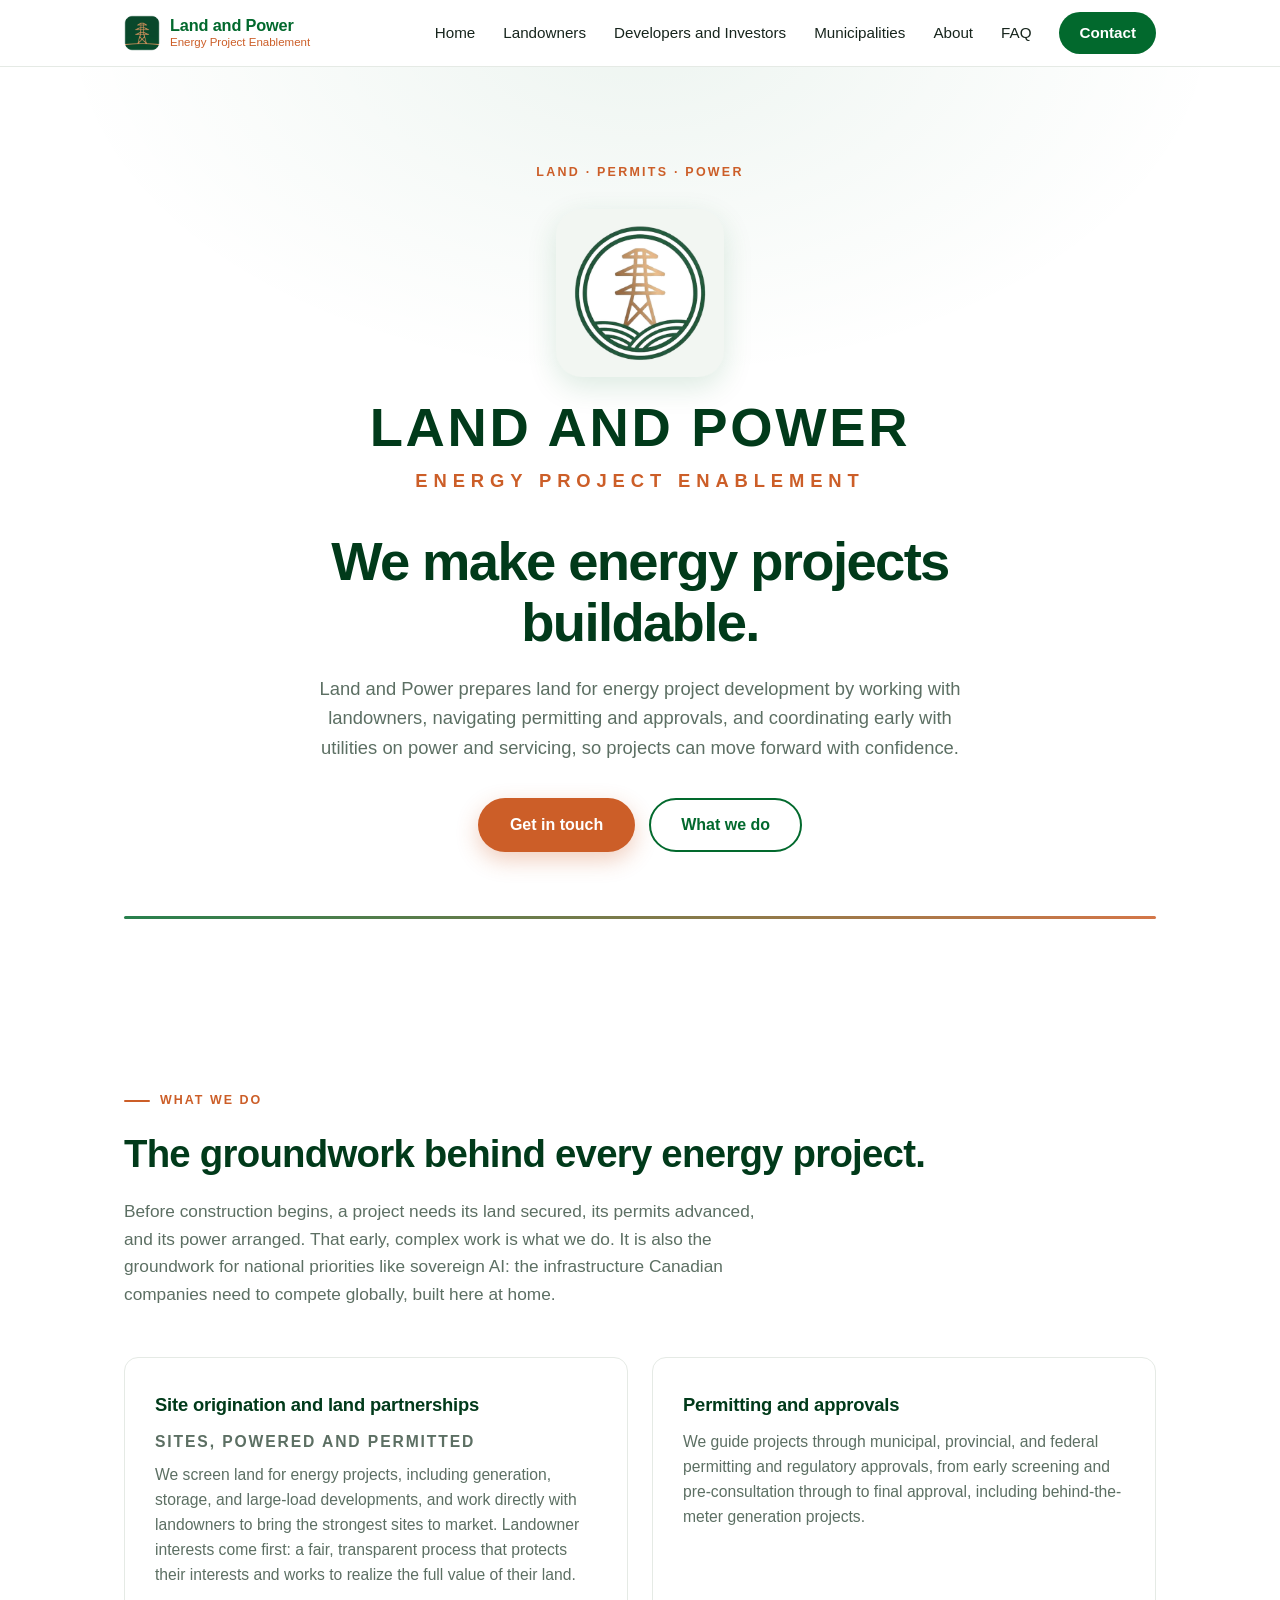
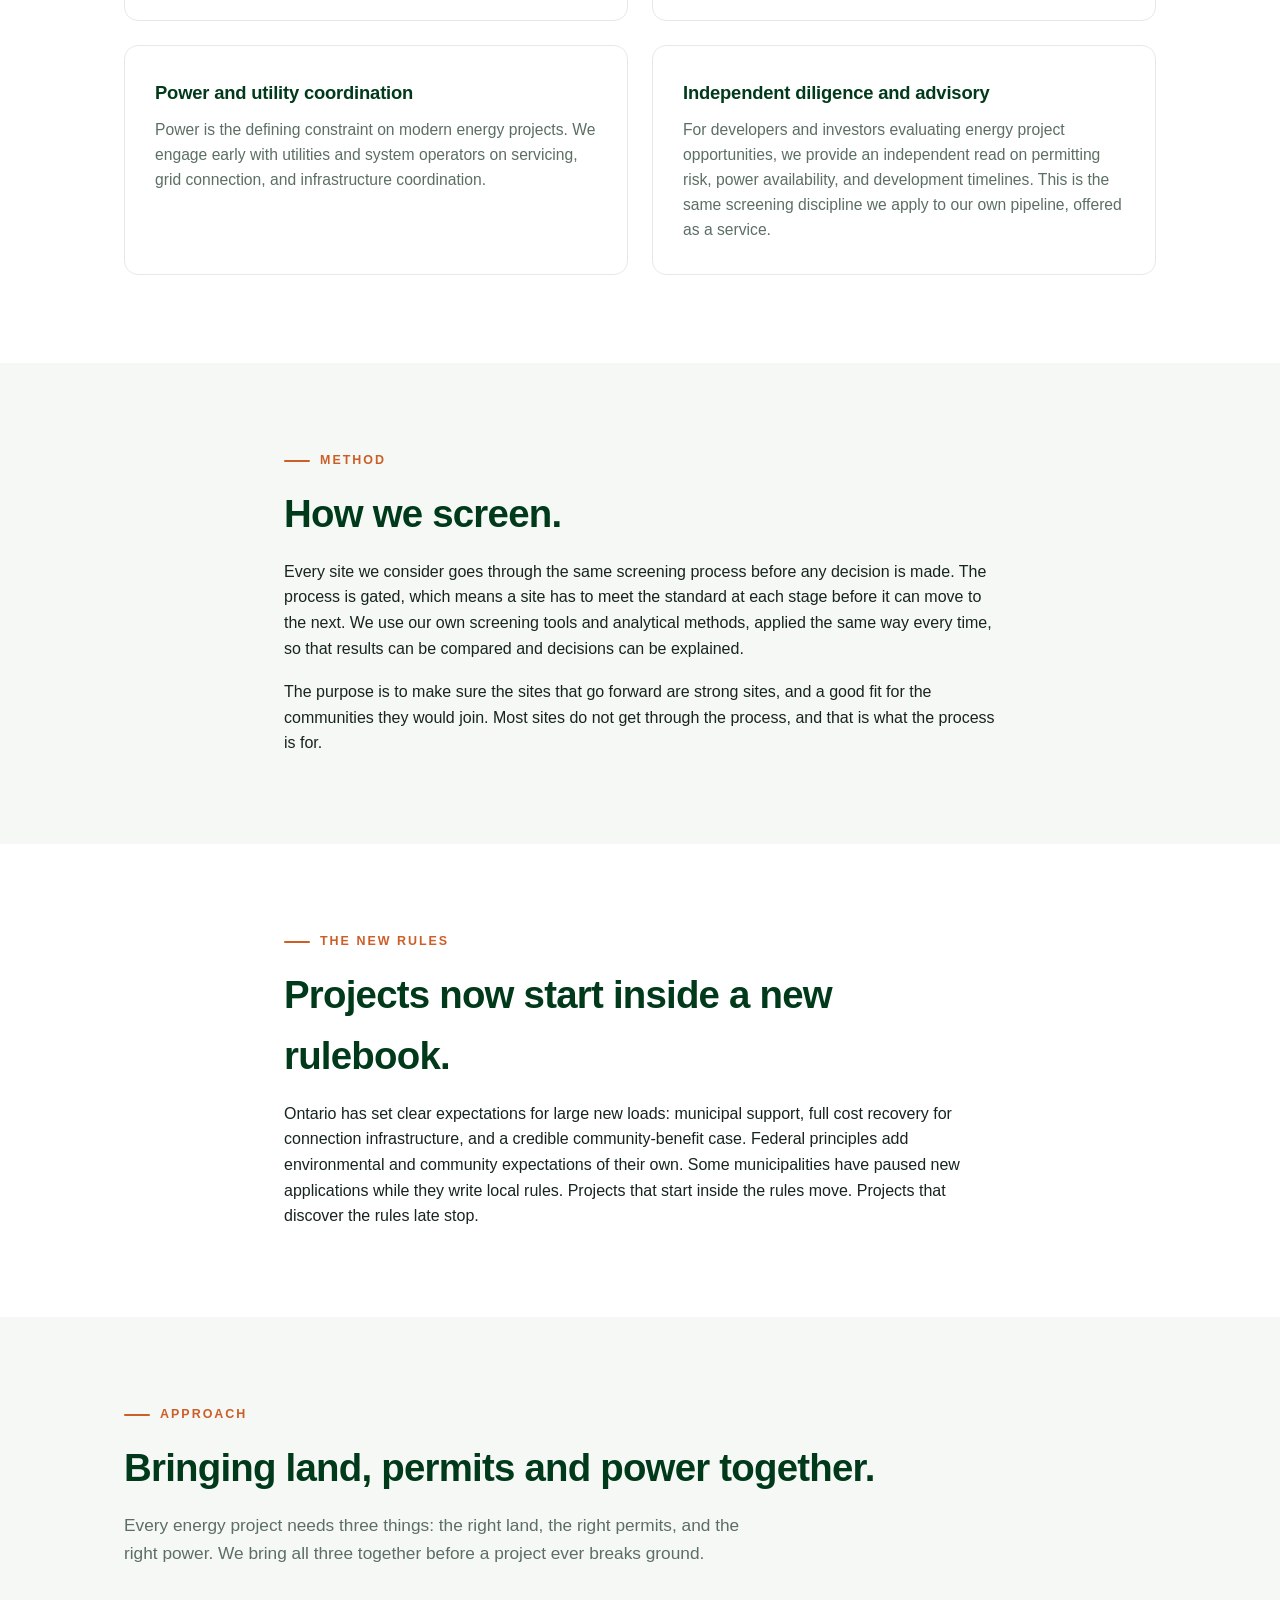
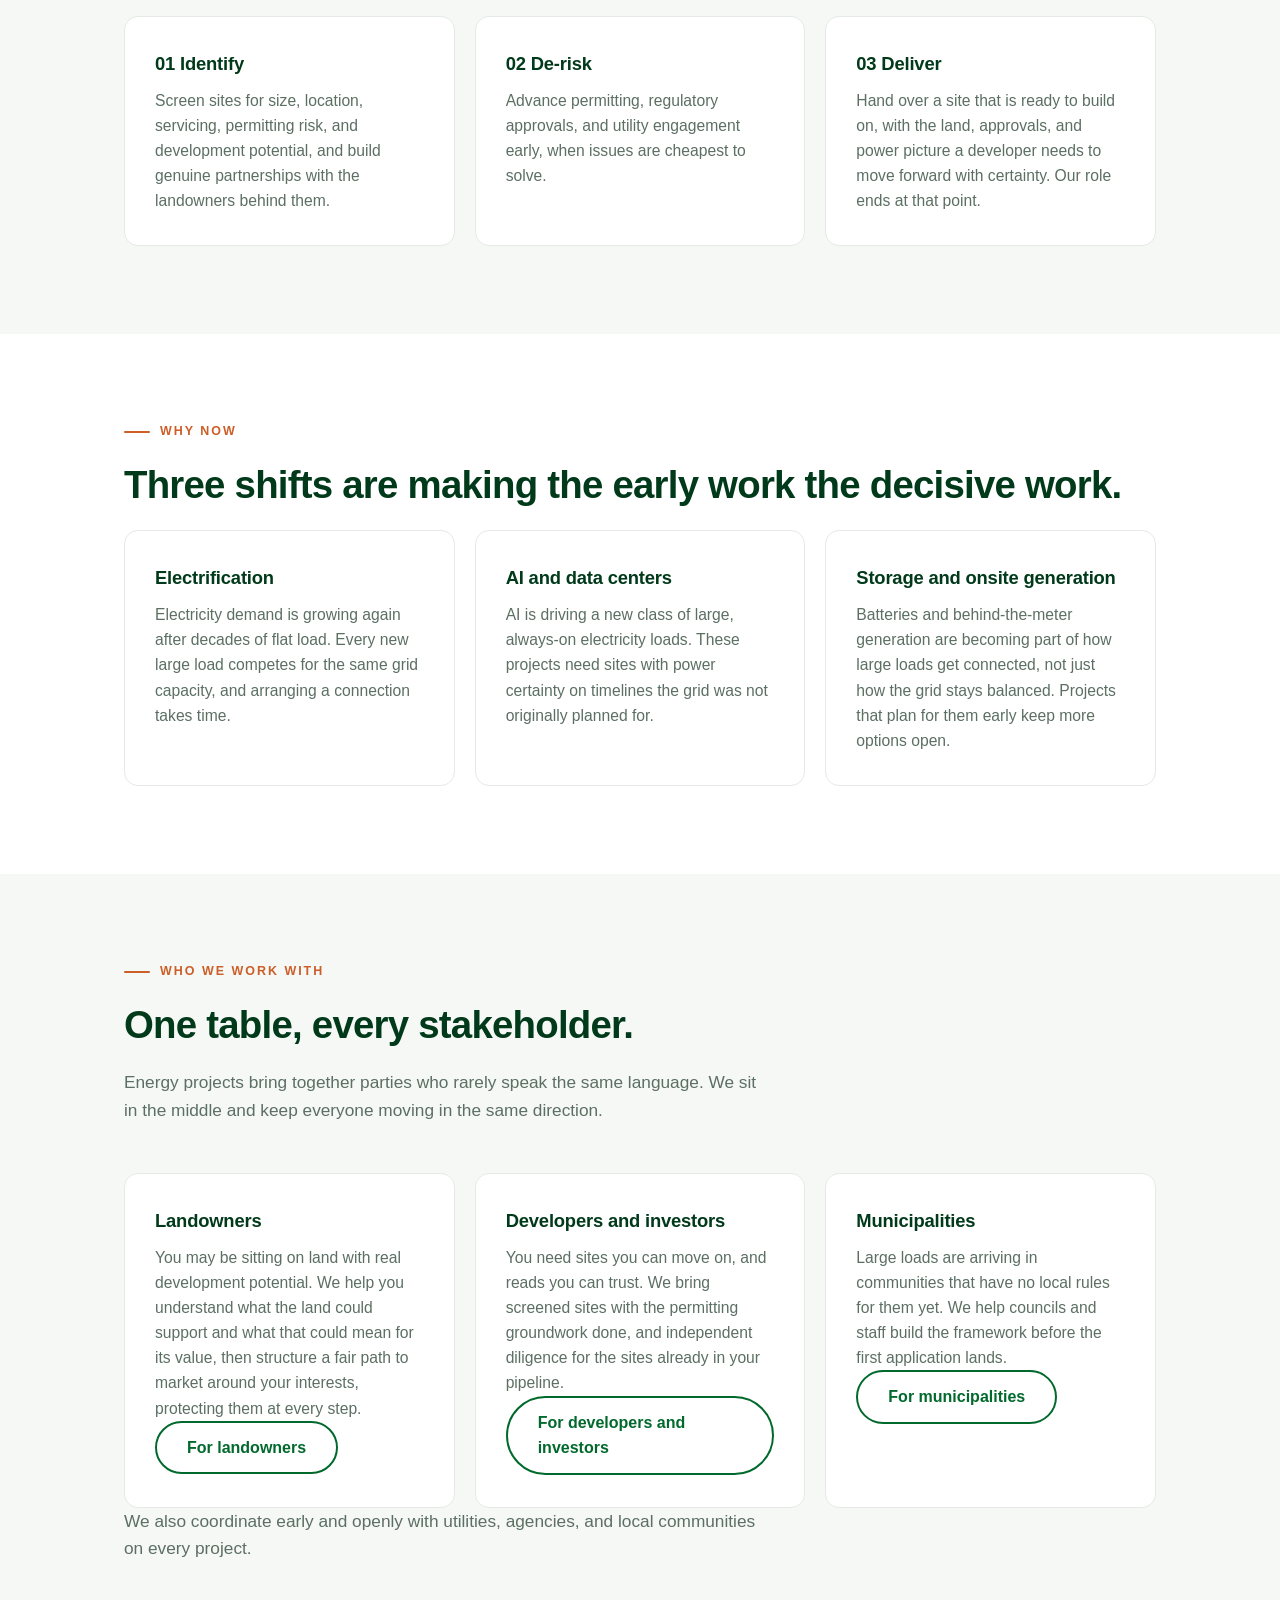
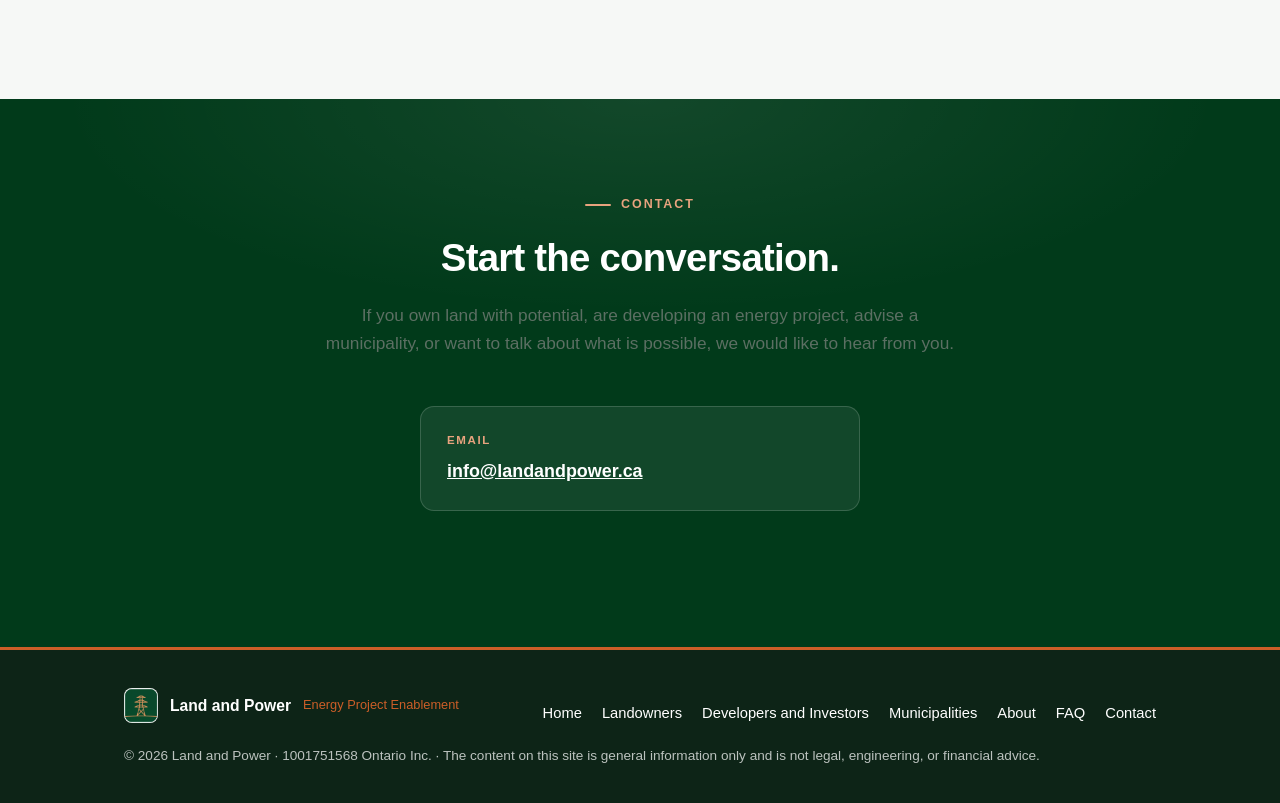
==== index.html @ 2a6c8f73 "Hero headline shortened (D23, Dave 2026-11-02): 'We make energy projects buildable.'" ====
<!DOCTYPE html>
<html lang="en">
<head>
<meta charset="UTF-8">
<meta name="viewport" content="width=device-width, initial-scale=1.0">
<title>Land and Power | Energy Project Enablement</title>
<meta name="description" content="Land and Power prepares land for energy project development: land secured, permits advanced, power arranged.">
<link rel="icon" type="image/png" href="assets/favicon.png">
<link rel="stylesheet" href="styles.css">
</head>
<body>
<header class="nav"><div class="nav-inner">
<a class="brand" href="index.html" aria-label="Land and Power home">
<img src="assets/mark.png" alt="Land and Power mark" class="brand-mark">
<span class="brand-text"><span class="brand-name">Land and Power</span>
<span class="brand-tag">Energy Project Enablement</span></span></a>
<nav class="nav-links"><a href="index.html">Home</a><a href="landowners.html">Landowners</a><a href="developers.html">Developers and Investors</a><a href="municipalities.html">Municipalities</a><a href="about.html">About</a><a href="faq.html">FAQ</a><a href="contact.html" class="nav-cta">Contact</a></nav></div></header>

<section class="hero" id="top"><div class="container hero-inner">
<p class="eyebrow">Land &middot; Permits &middot; Power</p>
<img src="assets/emblem.png" alt="Land and Power emblem" class="hero-logo">
<p class="hero-name">Land and Power</p>
<p class="hero-tagline">Energy Project Enablement</p>
<h1>We make energy projects buildable.</h1>
<p class="lede">Land and Power prepares land for energy project development by working with landowners, navigating permitting and approvals, and coordinating early with utilities on power and servicing, so projects can move forward with confidence.</p>
<div class="hero-actions"><a href="contact.html" class="btn btn-primary">Get in touch</a>
<a href="#what-we-do" class="btn btn-outline">What we do</a></div>
</div><div class="hero-rule" aria-hidden="true"><span></span></div></section>

<section id="what-we-do" class="section"><div class="container">
<p class="kicker">What we do</p>
<h2>The groundwork behind every energy project.</h2>
<p class="section-intro">Before construction begins, a project needs its land secured, its permits advanced, and its power arranged. That early, complex work is what we do. It is also the groundwork for national priorities like sovereign AI: the infrastructure Canadian companies need to compete globally, built here at home.</p>
<div class="cards">
<div class="card"><h3>Site origination and land partnerships</h3>
<p class="descriptor">Sites, Powered and Permitted</p>
<p>We screen land for energy projects, including generation, storage, and large-load developments, and work directly with landowners to bring the strongest sites to market. Landowner interests come first: a fair, transparent process that protects their interests and works to realize the full value of their land.</p></div>
<div class="card"><h3>Permitting and approvals</h3>
<p>We guide projects through municipal, provincial, and federal permitting and regulatory approvals, from early screening and pre-consultation through to final approval, including behind-the-meter generation projects.</p></div>
<div class="card"><h3>Power and utility coordination</h3>
<p>Power is the defining constraint on modern energy projects. We engage early with utilities and system operators on servicing, grid connection, and infrastructure coordination.</p></div>
<div class="card"><h3>Independent diligence and advisory</h3>
<p>For developers and investors evaluating energy project opportunities, we provide an independent read on permitting risk, power availability, and development timelines. This is the same screening discipline we apply to our own pipeline, offered as a service.</p></div>
</div></div></section>

<section id="method" class="section section-alt"><div class="container container-narrow">
<p class="kicker">Method</p>
<h2>How we screen.</h2>
<p>Every site we consider goes through the same screening process before any decision is made. The process is gated, which means a site has to meet the standard at each stage before it can move to the next. We use our own screening tools and analytical methods, applied the same way every time, so that results can be compared and decisions can be explained.</p>
<p>The purpose is to make sure the sites that go forward are strong sites, and a good fit for the communities they would join. Most sites do not get through the process, and that is what the process is for.</p>
</div></section>

<section id="rules" class="section"><div class="container container-narrow">
<p class="kicker">The new rules</p>
<h2>Projects now start inside a new rulebook.</h2>
<p>Ontario has set clear expectations for large new loads: municipal support, full cost recovery for connection infrastructure, and a credible community-benefit case. Federal principles add environmental and community expectations of their own. Some municipalities have paused new applications while they write local rules. Projects that start inside the rules move. Projects that discover the rules late stop.</p>
</div></section>

<section id="approach" class="section section-alt"><div class="container">
<p class="kicker">Approach</p>
<h2>Bringing land, permits and power together.</h2>
<p class="section-intro">Every energy project needs three things: the right land, the right permits, and the right power. We bring all three together before a project ever breaks ground.</p>
<div class="trio">
<div class="card"><h3>01 Identify</h3><p>Screen sites for size, location, servicing, permitting risk, and development potential, and build genuine partnerships with the landowners behind them.</p></div>
<div class="card"><h3>02 De-risk</h3><p>Advance permitting, regulatory approvals, and utility engagement early, when issues are cheapest to solve.</p></div>
<div class="card"><h3>03 Deliver</h3><p>Hand over a site that is ready to build on, with the land, approvals, and power picture a developer needs to move forward with certainty. Our role ends at that point.</p></div>
</div></div></section>

<section id="why-now" class="section"><div class="container">
<p class="kicker">Why now</p>
<h2>Three shifts are making the early work the decisive work.</h2>
<div class="trio">
<div class="card"><h3>Electrification</h3><p>Electricity demand is growing again after decades of flat load. Every new large load competes for the same grid capacity, and arranging a connection takes time.</p></div>
<div class="card"><h3>AI and data centers</h3><p>AI is driving a new class of large, always-on electricity loads. These projects need sites with power certainty on timelines the grid was not originally planned for.</p></div>
<div class="card"><h3>Storage and onsite generation</h3><p>Batteries and behind-the-meter generation are becoming part of how large loads get connected, not just how the grid stays balanced. Projects that plan for them early keep more options open.</p></div>
</div></div></section>

<section id="who" class="section section-alt"><div class="container">
<p class="kicker">Who we work with</p>
<h2>One table, every stakeholder.</h2>
<p class="section-intro">Energy projects bring together parties who rarely speak the same language. We sit in the middle and keep everyone moving in the same direction.</p>
<div class="trio">
<div class="card"><h3>Landowners</h3><p>You may be sitting on land with real development potential. We help you understand what the land could support and what that could mean for its value, then structure a fair path to market around your interests, protecting them at every step.</p><p><a class="btn btn-outline" href="landowners.html">For landowners</a></p></div>
<div class="card"><h3>Developers and investors</h3><p>You need sites you can move on, and reads you can trust. We bring screened sites with the permitting groundwork done, and independent diligence for the sites already in your pipeline.</p><p><a class="btn btn-outline" href="developers.html">For developers and investors</a></p></div>
<div class="card"><h3>Municipalities</h3><p>Large loads are arriving in communities that have no local rules for them yet. We help councils and staff build the framework before the first application lands.</p><p><a class="btn btn-outline" href="municipalities.html">For municipalities</a></p></div>
</div>
<p class="section-intro">We also coordinate early and openly with utilities, agencies, and local communities on every project.</p>
</div></section>
<section class="section contact"><div class="container container-narrow">
<p class="kicker kicker-light">Contact</p>
<h2>Start the conversation.</h2>
<p class="section-intro">If you own land with potential, are developing an energy project, advise a municipality, or want to talk about what is possible, we would like to hear from you.</p>
<div class="contact-cards contact-cards-single"><div class="contact-card">
<span class="contact-label">Email</span>
<a class="contact-value" href="mailto:info@landandpower.ca">info@landandpower.ca</a>
</div></div></div></section>
<footer class="footer"><div class="container footer-inner">
<div class="footer-brand">
<img src="assets/mark.png" alt="Land and Power mark" class="footer-mark">
<span class="footer-name">Land and Power</span>
<span class="footer-tag">Energy Project Enablement</span></div>
<nav class="footer-links">
<a href="index.html">Home</a><a href="landowners.html">Landowners</a><a href="developers.html">Developers and Investors</a><a href="municipalities.html">Municipalities</a><a href="about.html">About</a><a href="faq.html">FAQ</a><a href="contact.html">Contact</a>
</nav>
<p class="footer-legal">&copy; 2026 Land and Power &middot; 1001751568 Ontario Inc. &middot; The content on this site is general information only and is not legal, engineering, or financial advice.</p>
</div></footer>
</body>
</html>
---- styles.css ----
/* Land and Power website styles (v3 build, 2026-10-17). Palette: green #02692D, copper #CC5E28. */

:root {
  --green: #02692D;
  --green-dark: #014d21;
  --green-deep: #013a1a;
  --copper: #CC5E28;
  --copper-dark: #a94c1f;
  --ink: #17251d;
  --muted: #5c6f63;
  --bg: #ffffff;
  --bg-alt: #f6f8f6;
  --line: #e5eae5;
  --radius: 14px;
  --shadow: 0 10px 30px rgba(2, 105, 45, 0.08);
  --font: 'Inter', -apple-system, BlinkMacSystemFont, 'Segoe UI', Roboto, sans-serif;
}

* { box-sizing: border-box; margin: 0; padding: 0; }

html { scroll-behavior: smooth; }

section[id] { scroll-margin-top: 72px; }

::selection { background: rgba(204, 94, 40, 0.25); }

body {
  font-family: var(--font);
  color: var(--ink);
  background: var(--bg);
  line-height: 1.6;
  -webkit-font-smoothing: antialiased;
}

.container {
  max-width: 1080px;
  margin: 0 auto;
  padding: 0 24px;
}

img { max-width: 100%; height: auto; display: block; }

/* ---------- Nav ---------- */
.nav {
  position: sticky;
  top: 0;
  z-index: 50;
  background: rgba(255, 255, 255, 0.94);
  backdrop-filter: blur(10px);
  border-bottom: 1px solid var(--line);
}

.nav-inner {
  max-width: 1080px;
  margin: 0 auto;
  padding: 12px 24px;
  display: flex;
  align-items: center;
  justify-content: space-between;
}

.brand {
  display: flex;
  align-items: center;
  gap: 10px;
  text-decoration: none;
  color: var(--green);
}

.brand-mark { width: 36px; height: 36px; border-radius: 8px; }

.brand-text {
  display: flex;
  flex-direction: column;
  line-height: 1.2;
}

.brand-name {
  font-size: 1.02rem;
  font-weight: 700;
  letter-spacing: -0.01em;
  color: var(--green);
}

.brand-tag {
  font-size: 0.72rem;
  font-weight: 500;
  color: var(--copper);
}

.nav-links { display: flex; align-items: center; gap: 28px; }

.nav-links a {
  text-decoration: none;
  color: var(--ink);
  font-size: 0.95rem;
  font-weight: 500;
}

.nav-links a:hover { color: var(--green); }

.nav-links .nav-cta {
  background: var(--green);
  color: #fff;
  padding: 9px 20px;
  border-radius: 999px;
  font-weight: 600;
  transition: background 0.2s ease;
}

.nav-links .nav-cta:hover { background: var(--green-dark); color: #fff; }

/* ---------- Hero ---------- */
.hero {
  padding: 96px 0 84px;
  text-align: center;
  background:
    radial-gradient(ellipse 65% 55% at 50% -5%, rgba(2, 105, 45, 0.07), transparent 70%),
    var(--bg);
}

.hero-logo {
  width: 168px;
  margin: 26px auto 0;
  padding: 10px;
  background: #f2f6f2;
  border-radius: 26px;
  box-shadow: 0 10px 30px rgba(2,105,45,.14);
}

.hero-name {
  font-size: clamp(2rem, 6vw, 3.4rem);
  font-weight: 600;
  text-transform: uppercase;
  letter-spacing: 0.05em;
  line-height: 1.05;
  color: var(--green-deep);
  margin: 22px 0 10px;
}

.hero-tagline {
  text-transform: uppercase;
  letter-spacing: 0.32em;
  font-size: clamp(0.95rem, 2.4vw, 1.15rem);
  font-weight: 700;
  color: var(--copper);
  margin-bottom: 36px;
  text-wrap: balance;
}

.eyebrow {
  text-transform: uppercase;
  letter-spacing: 0.18em;
  font-size: 0.78rem;
  font-weight: 600;
  color: var(--copper);
  margin-bottom: 16px;
}

.hero h1 {
  font-size: clamp(2.2rem, 5vw, 3.4rem);
  font-weight: 800;
  letter-spacing: -0.03em;
  line-height: 1.12;
  color: var(--green-deep);
  max-width: 720px;
  margin: 0 auto 20px;
}

.lede {
  font-size: 1.15rem;
  color: var(--muted);
  max-width: 680px;
  margin: 0 auto 36px;
}

.hero-actions { display: flex; gap: 14px; justify-content: center; flex-wrap: wrap; }

.btn {
  display: inline-block;
  text-decoration: none;
  font-weight: 600;
  font-size: 1rem;
  padding: 14px 32px;
  border-radius: 999px;
  transition: transform 0.15s ease, background 0.2s ease, color 0.2s ease;
}

.btn:hover { transform: translateY(-1px); }

.btn-primary {
  background: var(--copper);
  color: #fff;
  box-shadow: 0 8px 22px rgba(204, 94, 40, 0.3);
}
.btn-primary:hover { background: var(--copper-dark); }

.btn-outline {
  border: 2px solid var(--green);
  color: var(--green);
  padding: 12px 30px;
}
.btn-outline:hover { background: var(--green); color: #fff; }

.btn-light { background: #fff; color: var(--green-deep); }
.btn-light:hover { background: #eef3ee; }

.hero-rule { max-width: 1080px; margin: 64px auto 0; padding: 0 24px; }
.hero-rule span {
  display: block;
  height: 3px;
  border-radius: 3px;
  background: linear-gradient(90deg, var(--green), var(--copper));
  opacity: 0.85;
}

/* ---------- Sections ---------- */
.section { padding: 88px 0; }
.section-alt { background: var(--bg-alt); }

.kicker {
  display: flex;
  align-items: center;
  gap: 10px;
  text-transform: uppercase;
  letter-spacing: 0.16em;
  font-size: 0.78rem;
  font-weight: 700;
  color: var(--copper);
  margin-bottom: 12px;
}

.kicker::before {
  content: "";
  width: 26px;
  height: 2px;
  border-radius: 2px;
  background: var(--copper);
  flex-shrink: 0;
}

.kicker-light { color: #e8a37e; }

h2 {
  font-size: clamp(1.7rem, 3.4vw, 2.4rem);
  font-weight: 800;
  letter-spacing: -0.02em;
  color: var(--green-deep);
  margin-bottom: 14px;
}

.section-intro {
  font-size: 1.08rem;
  color: var(--muted);
  max-width: 640px;
  margin-bottom: 48px;
}

.section-intro-light { color: rgba(255, 255, 255, 0.82); }

/* ---------- Cards ---------- */
.cards {
  display: grid;
  grid-template-columns: repeat(2, 1fr);
  gap: 24px;
}

.card {
  background: #fff;
  border: 1px solid var(--line);
  border-radius: var(--radius);
  padding: 32px 30px;
  transition: box-shadow 0.25s ease, transform 0.25s ease;
  position: relative;
  overflow: hidden;
}

.card:hover { box-shadow: var(--shadow); transform: translateY(-3px); }

.card::after {
  content: "";
  position: absolute;
  left: 0; right: 0; bottom: 0;
  height: 3px;
  background: linear-gradient(90deg, var(--green), var(--copper));
  opacity: 0;
  transition: opacity 0.25s ease;
}

.card:hover::after { opacity: 1; }

.card-icon {
  width: 48px;
  height: 48px;
  border-radius: 12px;
  background: rgba(2, 105, 45, 0.09);
  color: var(--green);
  display: flex;
  align-items: center;
  justify-content: center;
  margin-bottom: 20px;
}

.card-icon svg { width: 24px; height: 24px; }

.card h3 {
  font-size: 1.15rem;
  font-weight: 700;
  letter-spacing: -0.01em;
  color: var(--green-deep);
  margin-bottom: 10px;
}

.card p { color: var(--muted); font-size: 0.98rem; }

/* ---------- Trio (who we work with) ---------- */
.quartet {
  display: grid;
  grid-template-columns: repeat(4, 1fr);
  gap: 24px;
}

/* ---------- FAQ ---------- */
.container-narrow { max-width: 760px; }

.faq-list { margin-top: 8px; }

.faq-item {
  padding: 26px 18px;
  margin: 0 -18px;
  border-top: 1px solid var(--line);
  border-radius: 10px;
  transition: background 0.2s ease;
}

.faq-item:hover { background: rgba(2, 105, 45, 0.04); }

.faq-item:last-child { border-bottom: 1px solid var(--line); }

.faq-item h3 {
  font-size: 1.08rem;
  font-weight: 700;
  letter-spacing: -0.01em;
  color: var(--green-deep);
  margin-bottom: 8px;
}

.faq-item p { color: var(--muted); font-size: 0.99rem; max-width: 640px; }

/* ---------- Steps ---------- */
.steps {
  display: grid;
  grid-template-columns: repeat(3, 1fr);
  gap: 24px;
}

.step {
  background: #fff;
  border: 1px solid var(--line);
  border-radius: var(--radius);
  padding: 32px 28px;
  position: relative;
  overflow: hidden;
}

.step::before {
  content: "";
  position: absolute;
  top: 0; left: 0; right: 0;
  height: 4px;
  background: linear-gradient(90deg, var(--green), var(--copper));
}

.step-num {
  font-size: 0.8rem;
  font-weight: 800;
  letter-spacing: 0.14em;
  color: var(--copper);
}

.step h3 {
  font-size: 1.25rem;
  font-weight: 700;
  color: var(--green-deep);
  margin: 8px 0 10px;
}

.step p { color: var(--muted); font-size: 0.98rem; }

/* ---------- About ---------- */
.about-grid {
  display: grid;
  grid-template-columns: 1.4fr 1fr;
  gap: 56px;
  align-items: start;
}

.about-grid p { color: var(--muted); margin-bottom: 18px; font-size: 1.05rem; }
.about-grid p:last-child { margin-bottom: 0; }

.about-card {
  background: var(--bg-alt);
  border: 1px solid var(--line);
  border-radius: var(--radius);
  padding: 36px 32px;
}

.about-lockup { width: 100%; border-radius: 10px; margin-bottom: 22px; }

.about-card h3 { font-size: 1.3rem; font-weight: 800; color: var(--green-deep); }

.about-card .tagline {
  color: var(--copper);
  font-weight: 600;
  font-size: 0.95rem;
  margin-bottom: 20px;
}

.about-card ul { list-style: none; }

.about-card li {
  padding: 10px 0;
  border-top: 1px solid var(--line);
  font-size: 0.95rem;
  color: var(--muted);
}

.about-card li strong { color: var(--ink); font-weight: 600; }

/* ---------- Contact ---------- */
.contact {
  background: var(--green-deep);
  color: #fff;
  padding: 96px 0;
  text-align: center;
  position: relative;
  overflow: hidden;
}

.contact::before {
  content: "";
  position: absolute;
  inset: 0;
  background: radial-gradient(ellipse 70% 60% at 50% 0%, rgba(255, 255, 255, 0.07), transparent 65%);
  pointer-events: none;
}

.contact .container { position: relative; }

.contact h2 { color: #fff; }

.contact .kicker { justify-content: center; }
.contact .kicker::before { background: #e8a37e; }

.contact .section-intro { margin-left: auto; margin-right: auto; }

.contact-cards {
  display: grid;
  grid-template-columns: repeat(2, 1fr);
  gap: 20px;
  max-width: 720px;
  margin: 8px auto 40px;
  text-align: left;
}

.contact-card {
  background: rgba(255, 255, 255, 0.07);
  border: 1px solid rgba(255, 255, 255, 0.16);
  border-radius: var(--radius);
  padding: 24px 26px;
  text-decoration: none;
  display: block;
  transition: background 0.2s ease;
}

a.contact-card:hover { background: rgba(255, 255, 255, 0.13); }

.contact-icon {
  width: 42px;
  height: 42px;
  border-radius: 12px;
  background: rgba(255, 255, 255, 0.1);
  color: #e8a37e;
  display: flex;
  align-items: center;
  justify-content: center;
  margin-bottom: 16px;
}

.contact-icon svg { width: 22px; height: 22px; }

.contact-label {
  display: block;
  text-transform: uppercase;
  letter-spacing: 0.14em;
  font-size: 0.72rem;
  font-weight: 700;
  color: #e8a37e;
  margin-bottom: 8px;
}

.contact-value {
  font-size: 1.12rem;
  font-weight: 600;
  color: #fff;
  word-break: break-word;
}

/* ---------- Footer ---------- */
.footer {
  background: #0d2417;
  color: rgba(255, 255, 255, 0.72);
  padding: 36px 0;
  border-top: 3px solid var(--copper);
}

.footer-inner {
  display: flex;
  align-items: center;
  justify-content: space-between;
  gap: 20px;
  flex-wrap: wrap;
}

.footer-brand { display: flex; align-items: center; gap: 12px; }

.footer-mark { width: 34px; border-radius: 8px; }

.footer-name { font-weight: 700; color: #fff; font-size: 0.98rem; }
.footer-tag { font-size: 0.8rem; color: var(--copper); font-weight: 500; }
.footer-legal { font-size: 0.85rem; }

/* ---------- Responsive ---------- */
@media (max-width: 820px) {
  .cards { grid-template-columns: 1fr; }
  .quartet { grid-template-columns: 1fr; }
  .steps { grid-template-columns: 1fr; }
  .about-grid { grid-template-columns: 1fr; gap: 36px; }
  .contact-cards { grid-template-columns: 1fr; }
  .nav-links a:not(.nav-cta) { display: none; }
  .hero { padding: 64px 0 56px; }
  .section { padding: 64px 0; }
  .hero-name { font-size: 2rem; }
  .hero-tagline { font-size: 0.8rem; letter-spacing: 0.22em; white-space: nowrap; }
}

/* Single contact card (location removed - no street address listed) */
.contact-cards-single { grid-template-columns: 1fr; max-width: 440px; }

/* v3 additions: subpage hero, descriptor line, trio grid, checklist */
.page-hero { padding: 64px 0 8px; }
.page-hero h1 { font-size: 2.3rem; margin: 6px 0 14px; }
.descriptor { color: #cc5e28; font-weight: 700; letter-spacing: .12em; text-transform: uppercase; font-size: .8rem; margin: 2px 0 8px; }
.trio { display: grid; grid-template-columns: repeat(3, 1fr); gap: 20px; }
@media (max-width: 860px) { .trio { grid-template-columns: 1fr; } }
.checklist { list-style: none; padding: 0; margin: 14px 0 0; }
.checklist li { padding: 10px 0 10px 26px; position: relative; border-bottom: 1px solid #e4e7e2; }
.checklist li::before { content: "\2713"; position: absolute; left: 0; color: #02692d; font-weight: 700; }
.preview-banner { background: #02692d; color: #fff; text-align: center; padding: 10px 16px; font-size: .85rem; letter-spacing: .04em; }
.footer-links { display: flex; flex-wrap: wrap; gap: 8px 20px; margin-top: 16px; }
.footer-links a { color: #fff; text-decoration: none; font-size: .92rem; }
.footer-links a:hover { color: #cc5e28; }
.preview-jump { background: #eef3ee; text-align: center; padding: 10px 16px; font-size: .9rem; }
.preview-jump a { color: #02692d; font-weight: 600; text-decoration: none; margin: 0 8px; white-space: nowrap; }
#method p + p { margin-top: 18px; }
@media (max-width: 820px) {
  .nav-inner { flex-wrap: wrap; }
  .nav-links { order: 3; width: 100%; flex-wrap: wrap; gap: 10px 18px; padding-top: 12px; border-top: 1px solid #e4e7e2; }
  .nav-links a:not(.nav-cta) { display: inline-block; }
}
.preview-page { border-top: 3px solid #cc5e28; }
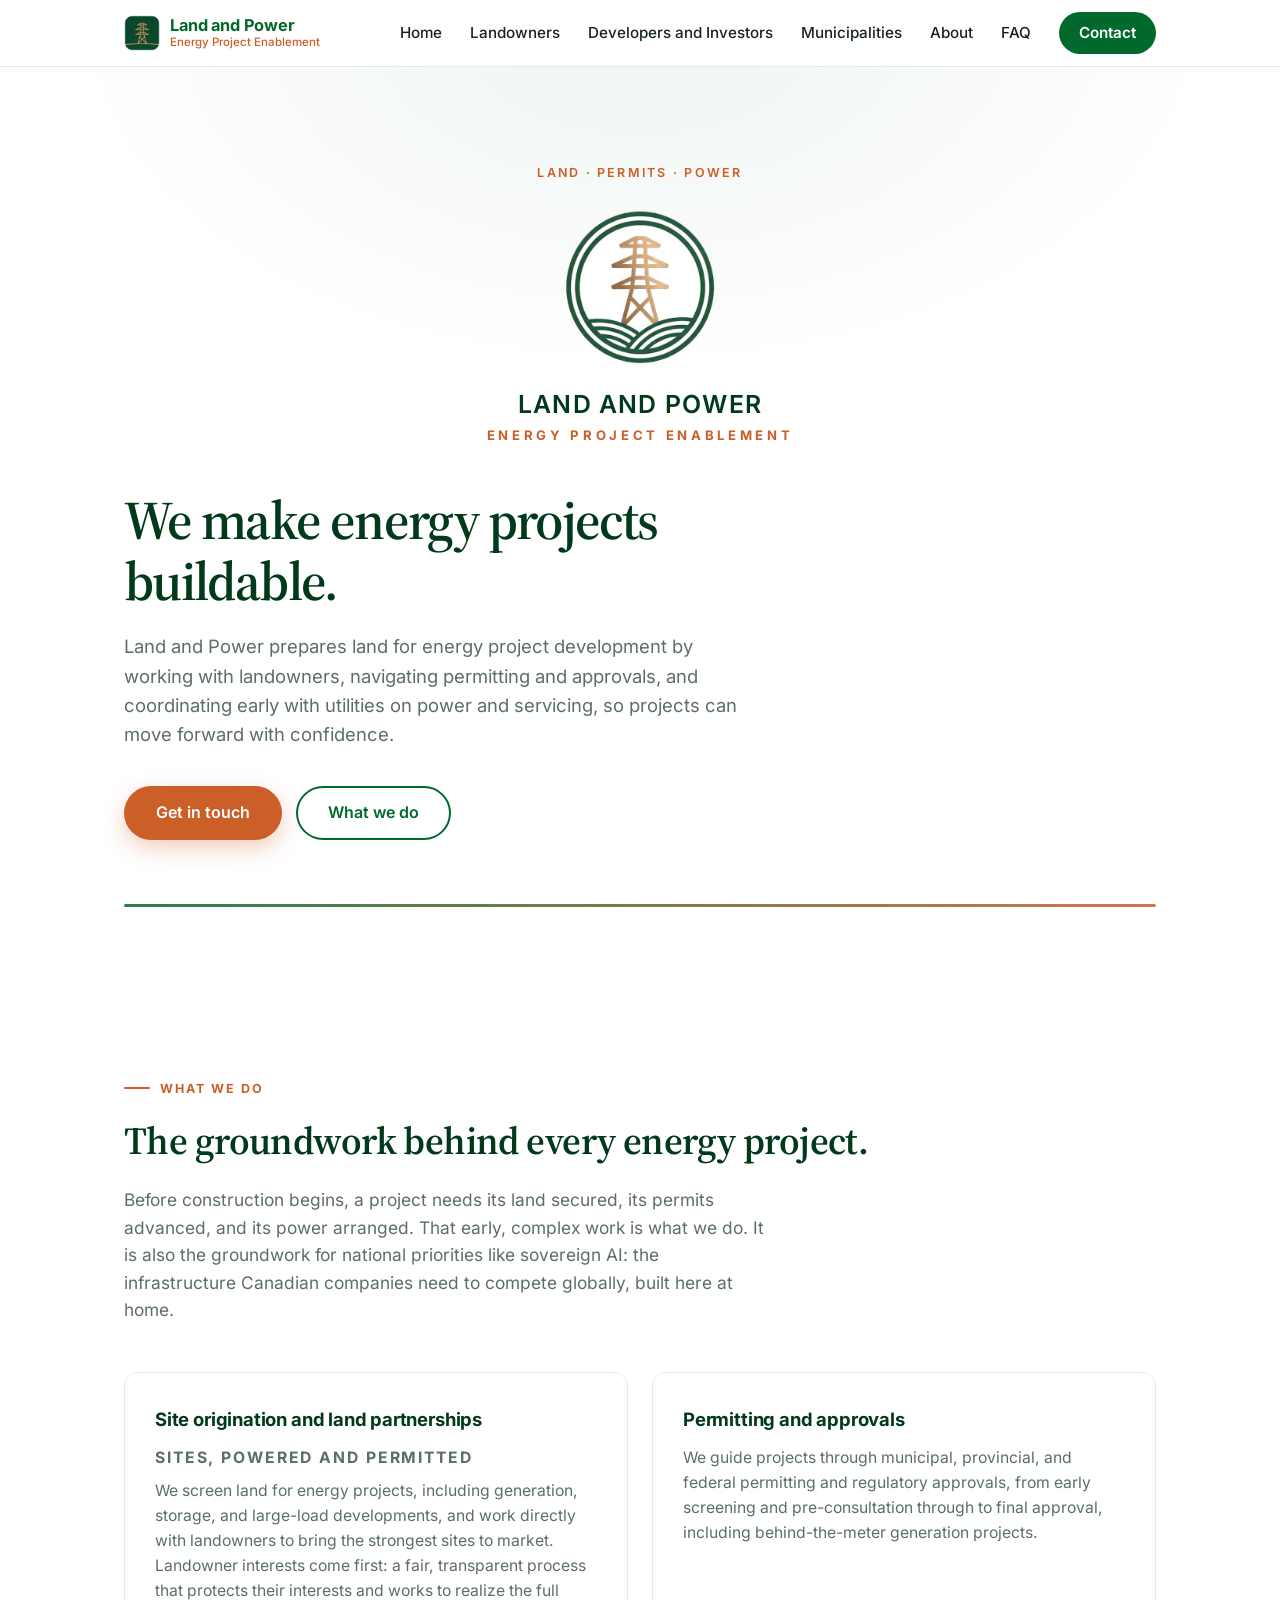
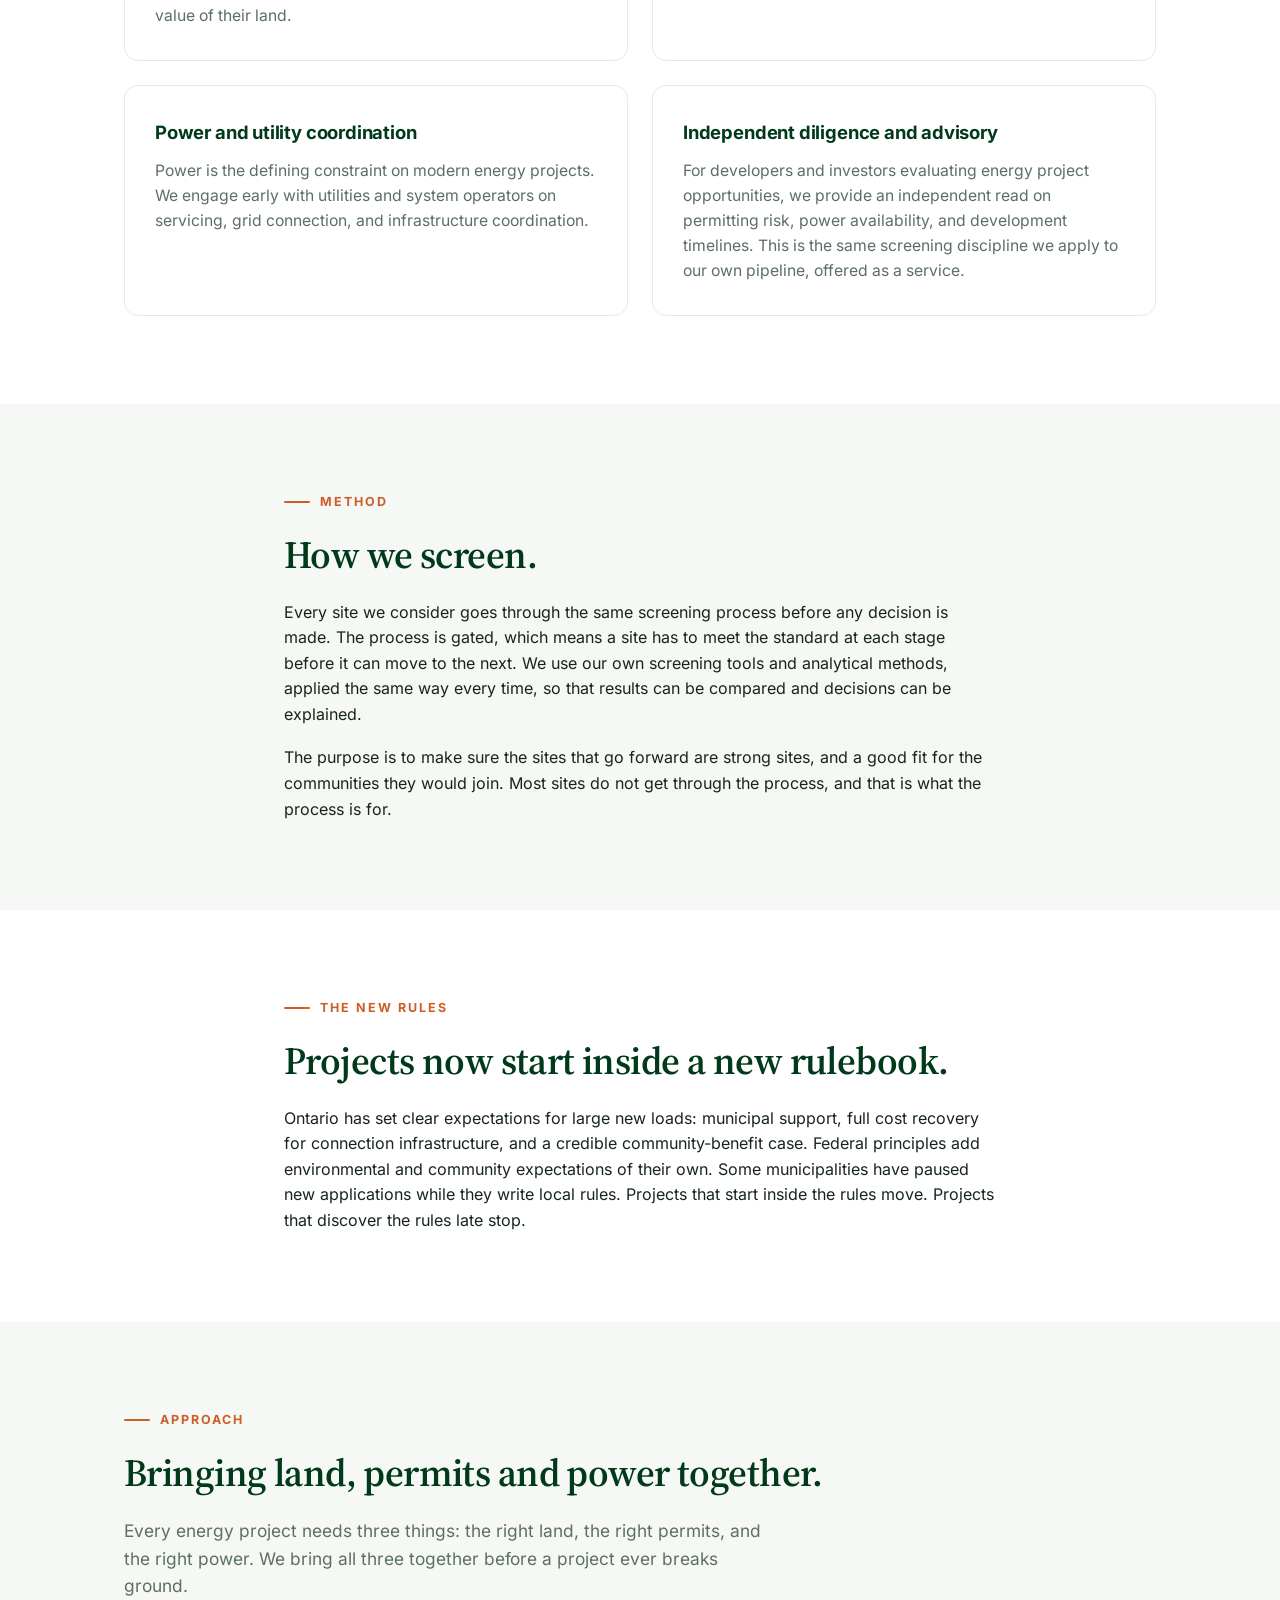
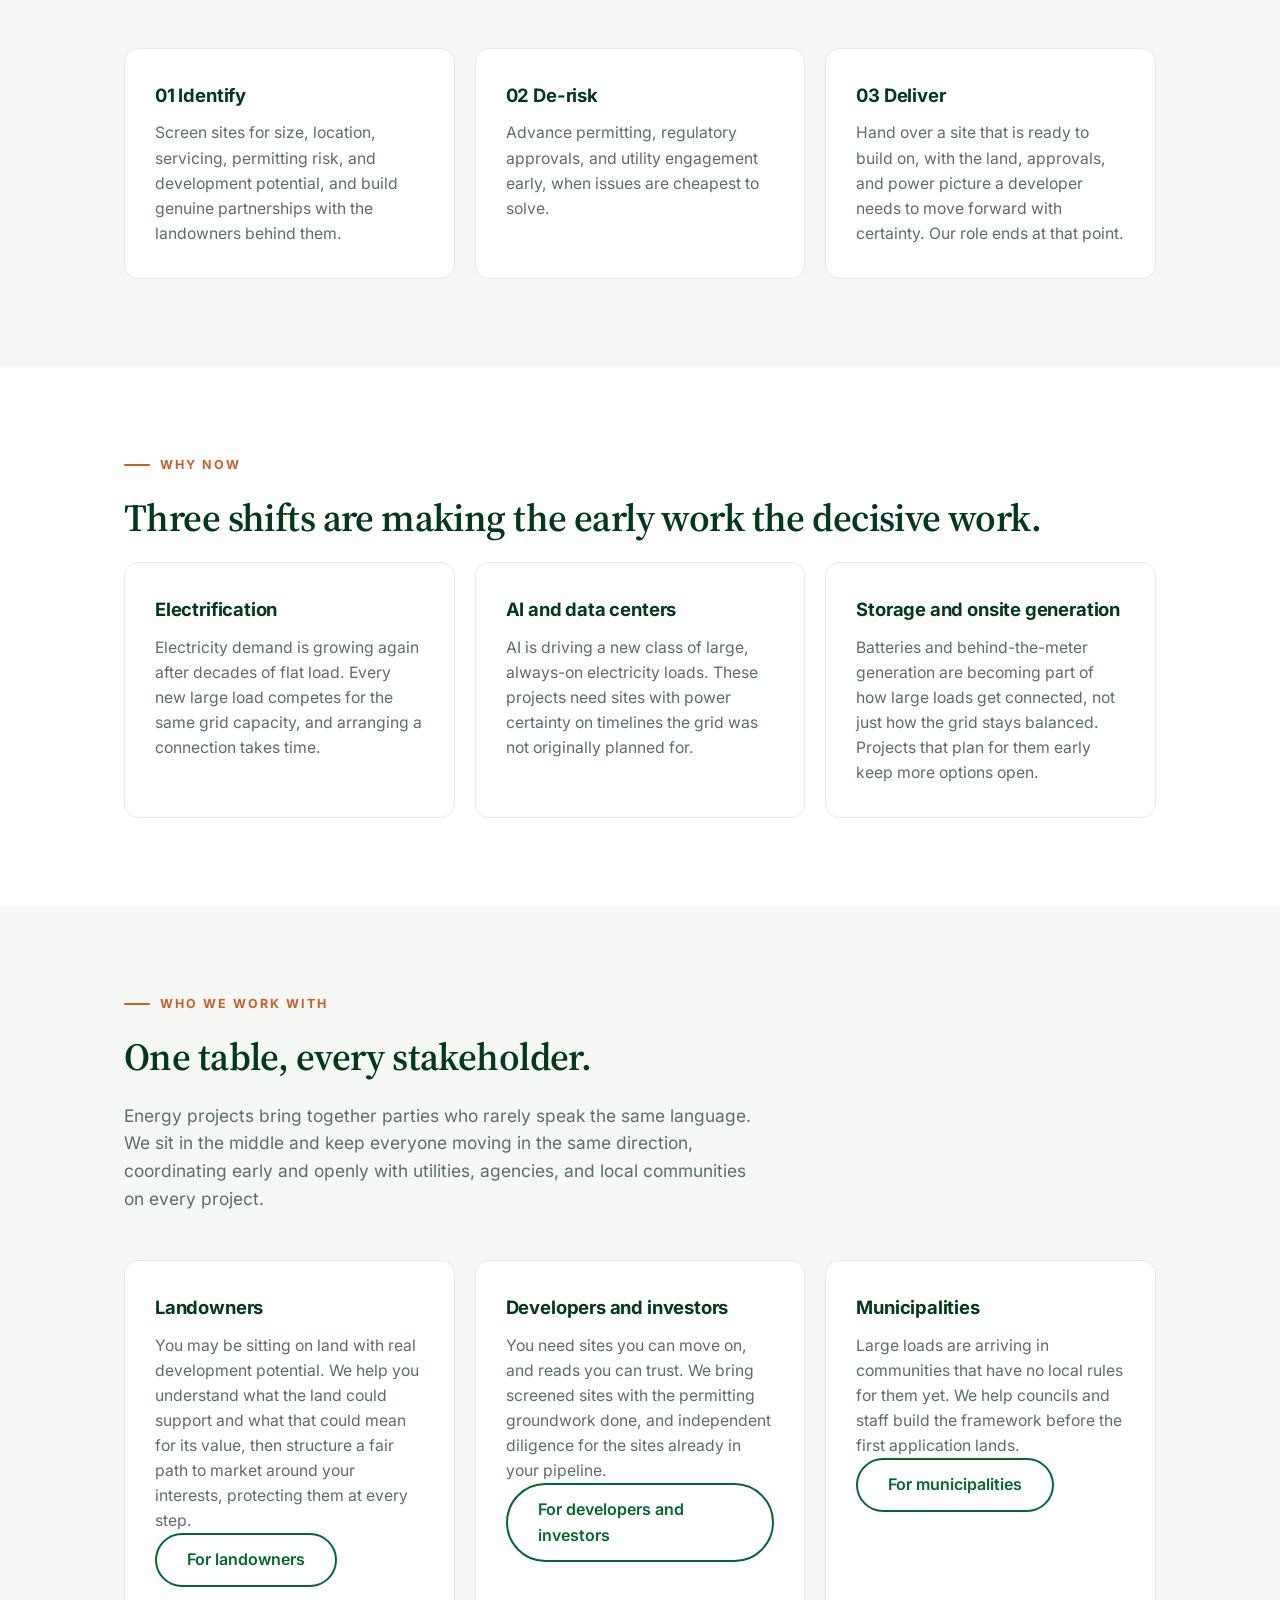
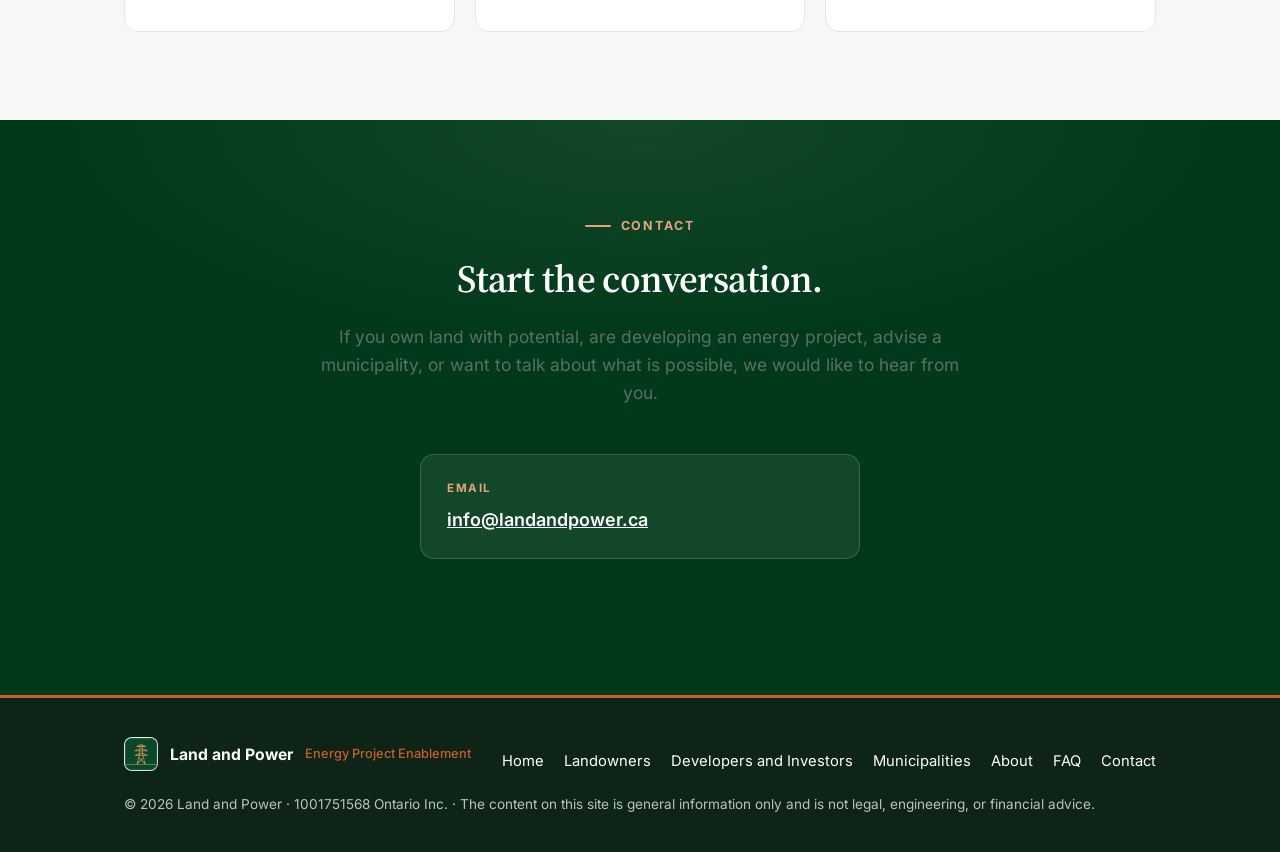
==== commit 2610a3aa: "Website polish: Source Serif 4 headlines, self-hosted fonts, hero order (eyebrow above emblem), flat" ====
--- a/index.html
+++ b/index.html
@@ -5,6 +5,16 @@
 <meta name="viewport" content="width=device-width, initial-scale=1.0">
 <title>Land and Power | Energy Project Enablement</title>
 <meta name="description" content="Land and Power prepares land for energy project development: land secured, permits advanced, power arranged.">
+<meta property="og:type" content="website">
+<meta property="og:site_name" content="Land and Power">
+<meta property="og:title" content="Land and Power | Energy Project Enablement">
+<meta property="og:description" content="Land and Power prepares land for energy project development: land secured, permits advanced, power arranged.">
+<meta property="og:url" content="https://landandpower.ca/">
+<meta property="og:image" content="https://landandpower.ca/assets/emblem.png">
+<meta name="twitter:card" content="summary">
+<meta name="twitter:title" content="Land and Power | Energy Project Enablement">
+<meta name="twitter:description" content="Land and Power prepares land for energy project development: land secured, permits advanced, power arranged.">
+<meta name="twitter:image" content="https://landandpower.ca/assets/emblem.png">
 <link rel="icon" type="image/png" href="assets/favicon.png">
 <link rel="stylesheet" href="styles.css">
 </head>
@@ -16,15 +26,19 @@
 <span class="brand-tag">Energy Project Enablement</span></span></a>
 <nav class="nav-links"><a href="index.html">Home</a><a href="landowners.html">Landowners</a><a href="developers.html">Developers and Investors</a><a href="municipalities.html">Municipalities</a><a href="about.html">About</a><a href="faq.html">FAQ</a><a href="contact.html" class="nav-cta">Contact</a></nav></div></header>
 
-<section class="hero" id="top"><div class="container hero-inner">
-<p class="eyebrow">Land &middot; Permits &middot; Power</p>
+<section class="hero" id="top"><div class="container">
+<p class="eyebrow hero-eyebrow">Land &middot; Permits &middot; Power</p>
+<div class="hero-brand">
 <img src="assets/emblem.png" alt="Land and Power emblem" class="hero-logo">
 <p class="hero-name">Land and Power</p>
 <p class="hero-tagline">Energy Project Enablement</p>
+</div>
+<div class="hero-text">
 <h1>We make energy projects buildable.</h1>
 <p class="lede">Land and Power prepares land for energy project development by working with landowners, navigating permitting and approvals, and coordinating early with utilities on power and servicing, so projects can move forward with confidence.</p>
 <div class="hero-actions"><a href="contact.html" class="btn btn-primary">Get in touch</a>
 <a href="#what-we-do" class="btn btn-outline">What we do</a></div>
+</div>
 </div><div class="hero-rule" aria-hidden="true"><span></span></div></section>
 
 <section id="what-we-do" class="section"><div class="container">
@@ -78,13 +92,12 @@
 <section id="who" class="section section-alt"><div class="container">
 <p class="kicker">Who we work with</p>
 <h2>One table, every stakeholder.</h2>
-<p class="section-intro">Energy projects bring together parties who rarely speak the same language. We sit in the middle and keep everyone moving in the same direction.</p>
+<p class="section-intro">Energy projects bring together parties who rarely speak the same language. We sit in the middle and keep everyone moving in the same direction, coordinating early and openly with utilities, agencies, and local communities on every project.</p>
 <div class="trio">
 <div class="card"><h3>Landowners</h3><p>You may be sitting on land with real development potential. We help you understand what the land could support and what that could mean for its value, then structure a fair path to market around your interests, protecting them at every step.</p><p><a class="btn btn-outline" href="landowners.html">For landowners</a></p></div>
 <div class="card"><h3>Developers and investors</h3><p>You need sites you can move on, and reads you can trust. We bring screened sites with the permitting groundwork done, and independent diligence for the sites already in your pipeline.</p><p><a class="btn btn-outline" href="developers.html">For developers and investors</a></p></div>
 <div class="card"><h3>Municipalities</h3><p>Large loads are arriving in communities that have no local rules for them yet. We help councils and staff build the framework before the first application lands.</p><p><a class="btn btn-outline" href="municipalities.html">For municipalities</a></p></div>
 </div>
-<p class="section-intro">We also coordinate early and openly with utilities, agencies, and local communities on every project.</p>
 </div></section>
 <section class="section contact"><div class="container container-narrow">
 <p class="kicker kicker-light">Contact</p>
--- a/styles.css
+++ b/styles.css
@@ -569,3 +569,33 @@
   .nav-links a:not(.nav-cta) { display: inline-block; }
 }
 .preview-page { border-top: 3px solid #cc5e28; }
+
+/* v4 polish (2026-11-02): self-hosted fonts, serif display headings, left-aligned hero,
+   gradient used once (hero rule), flat cards, unified rhythm, focus states. No JavaScript. */
+@font-face { font-family: 'Inter'; src: url("assets/fonts/inter-var.woff2") format("woff2"); font-weight: 100 900; font-style: normal; font-display: swap; }
+@font-face { font-family: 'Source Serif 4'; src: url("assets/fonts/sourceserif-var.woff2") format("woff2"); font-weight: 200 900; font-style: normal; font-display: swap; }
+:root { --font-display: 'Source Serif 4', Georgia, 'Times New Roman', serif; }
+h1, h2 { font-family: var(--font-display); font-weight: 600; letter-spacing: -0.015em; }
+.hero h1 { font-weight: 600; }
+.page-hero h1 { font-family: var(--font-display); font-weight: 600; letter-spacing: -0.015em; }
+.hero { text-align: left; }
+.hero-eyebrow { text-align: center; margin-bottom: 20px; }
+.hero-brand { text-align: center; margin-bottom: 44px; }
+#who .card { padding-bottom: 44px; }
+.hero-logo { width: 168px; margin: 0 auto; padding: 0; background: none; border-radius: 0; box-shadow: none; }
+.hero-name { font-size: 1.55rem; margin: 20px 0 8px; }
+.hero-tagline { font-size: 0.82rem; letter-spacing: 0.28em; margin-bottom: 0; }
+.hero-text { max-width: 720px; }
+.hero h1 { margin: 0 0 20px; max-width: 640px; }
+.hero .lede { margin: 0 0 36px; max-width: 620px; }
+.hero-actions { justify-content: flex-start; }
+.card { transition: border-color 0.25s ease; }
+.card:hover { box-shadow: none; transform: none; border-color: #c3d2c3; }
+.card::after { background: var(--copper); }
+.step::before { background: var(--green); }
+.page-hero { padding: 88px 0 44px; }
+.about-grid p { max-width: 68ch; }
+:focus-visible { outline: 2px solid var(--copper); outline-offset: 3px; }
+@media (max-width: 860px) {
+  .page-hero { padding: 64px 0 32px; }
+}
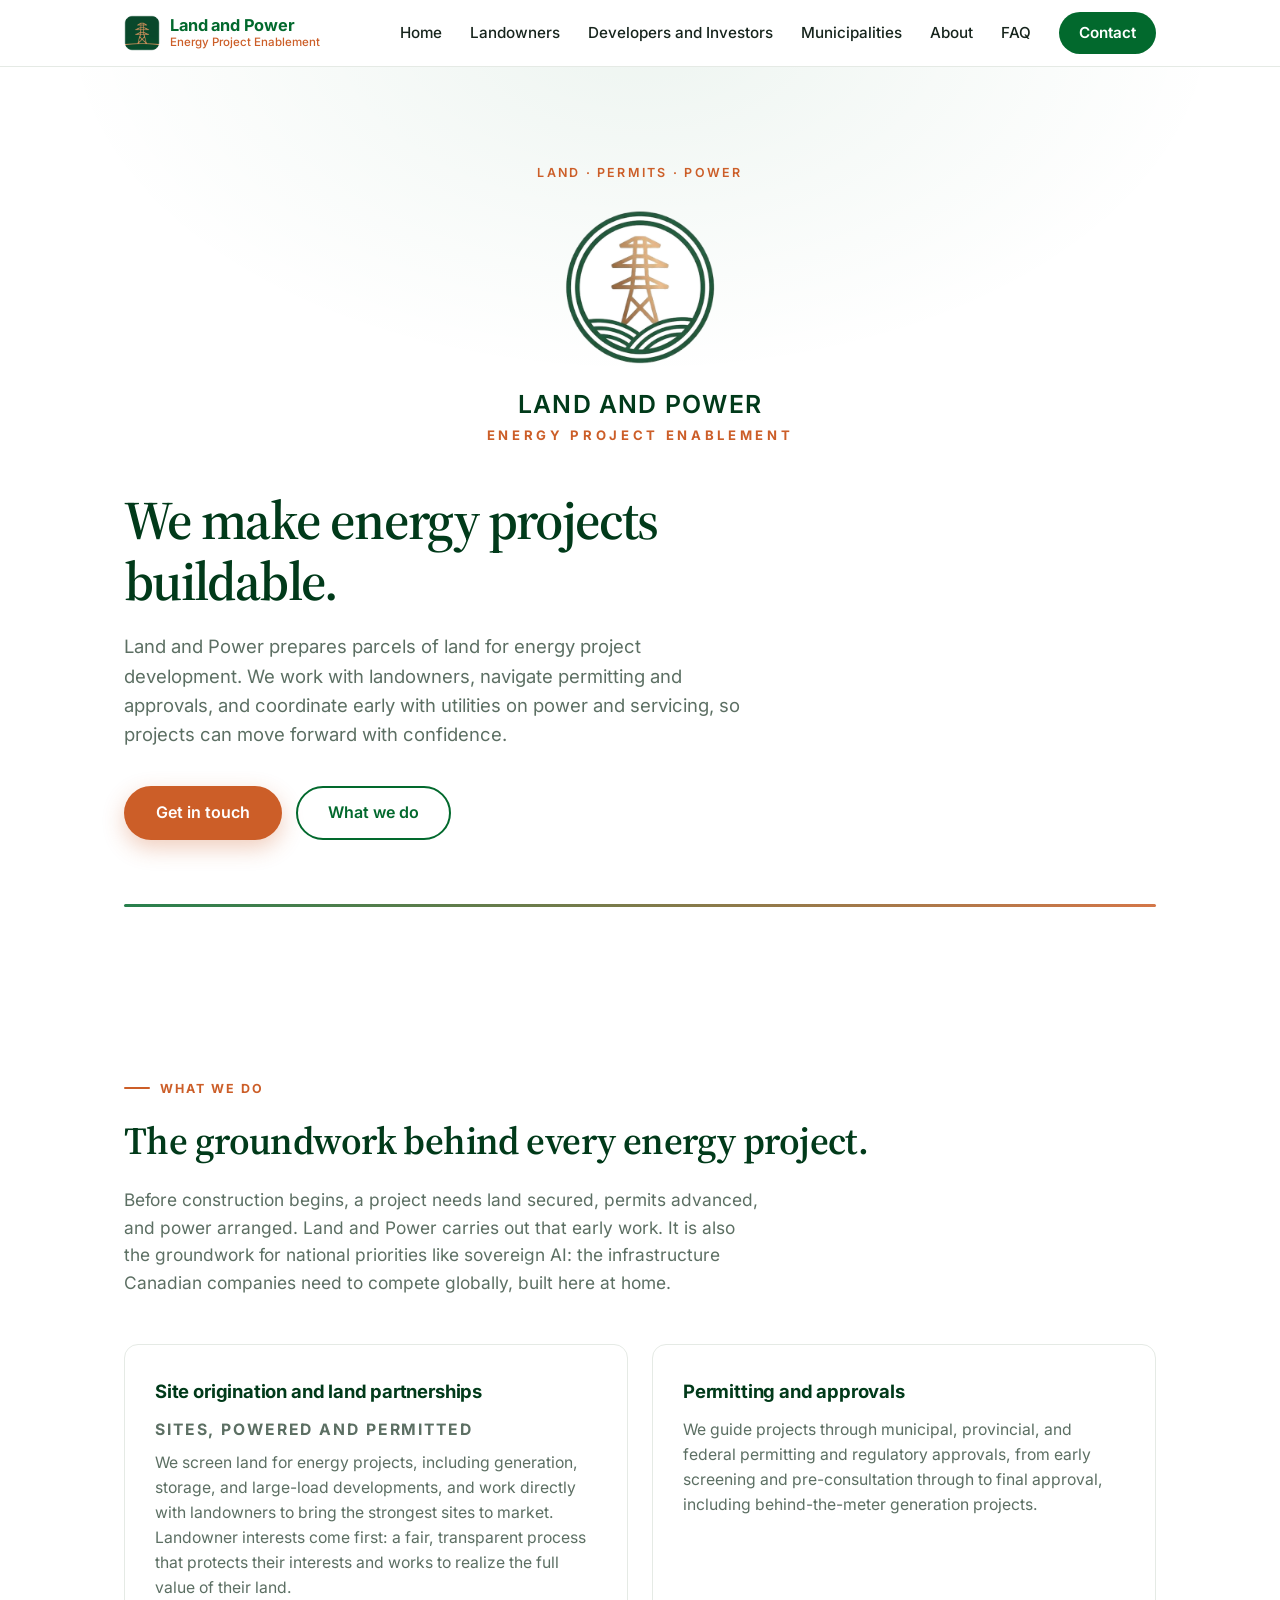
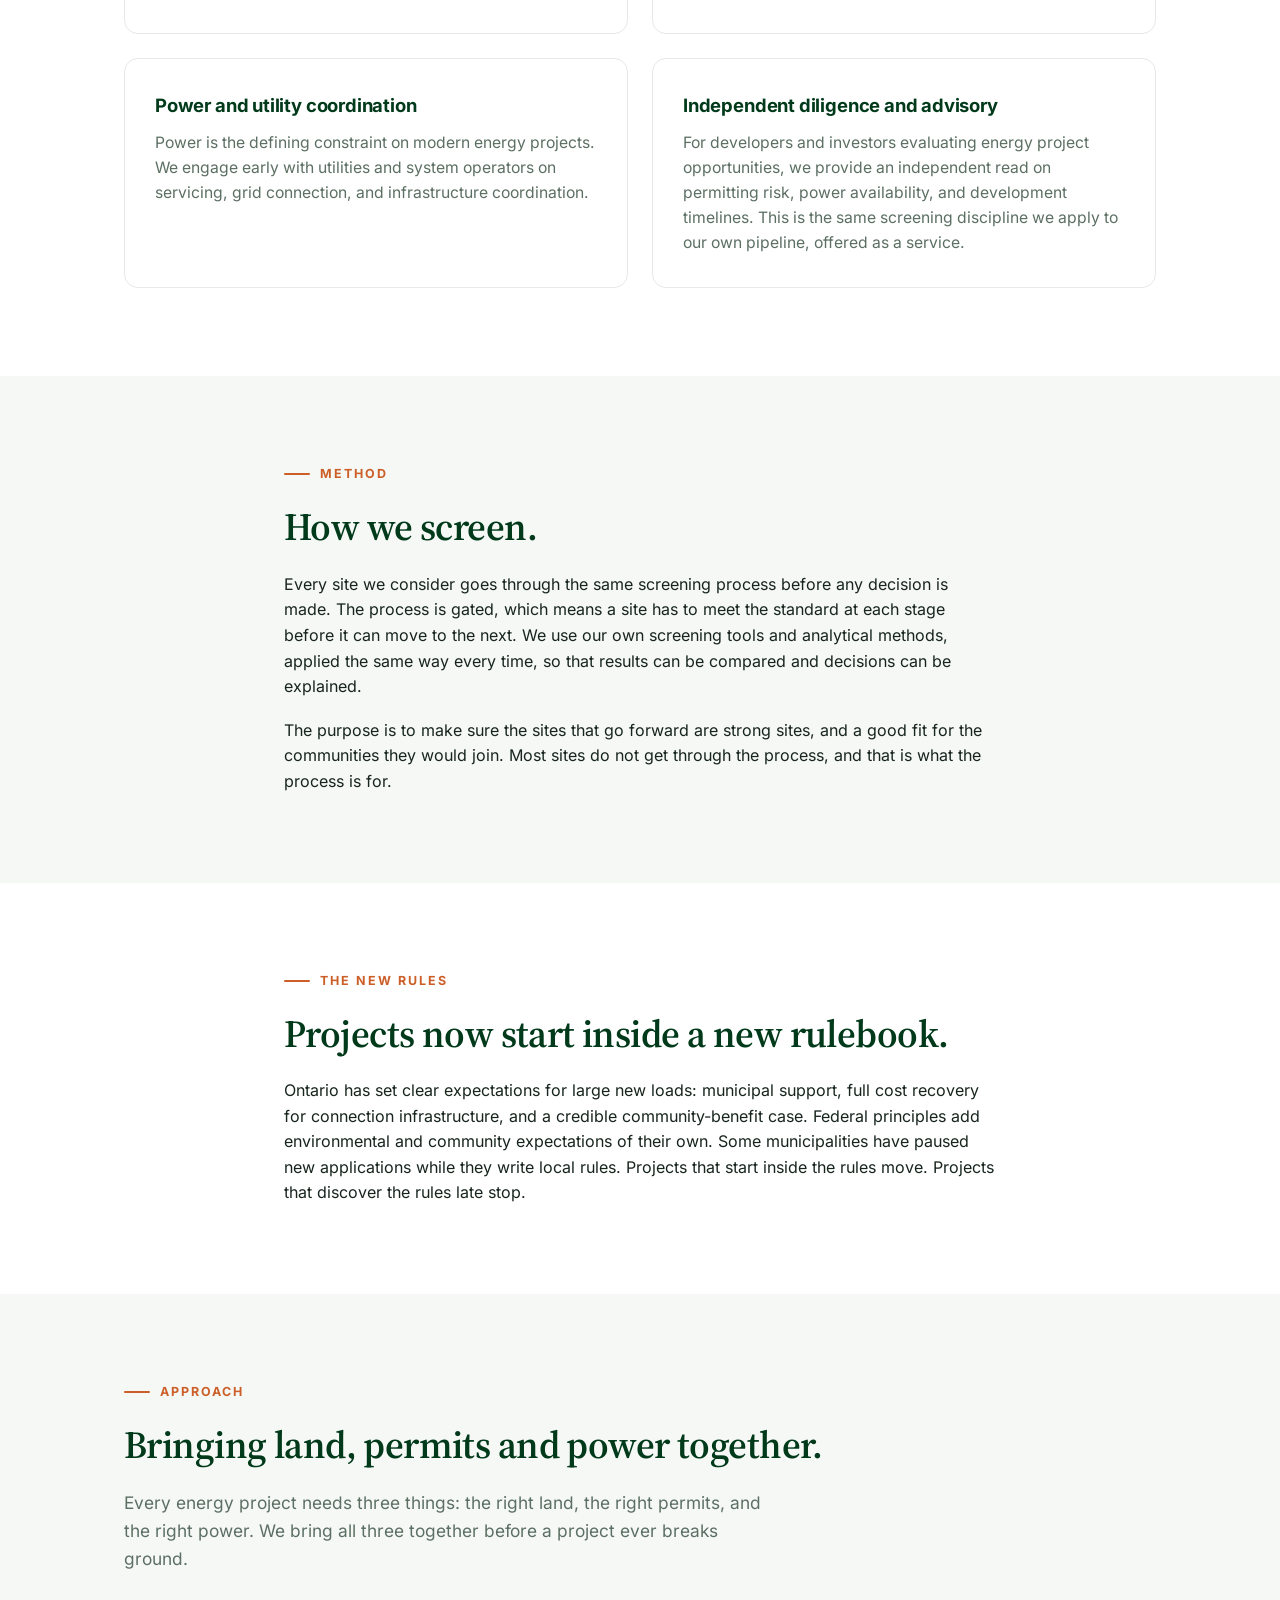
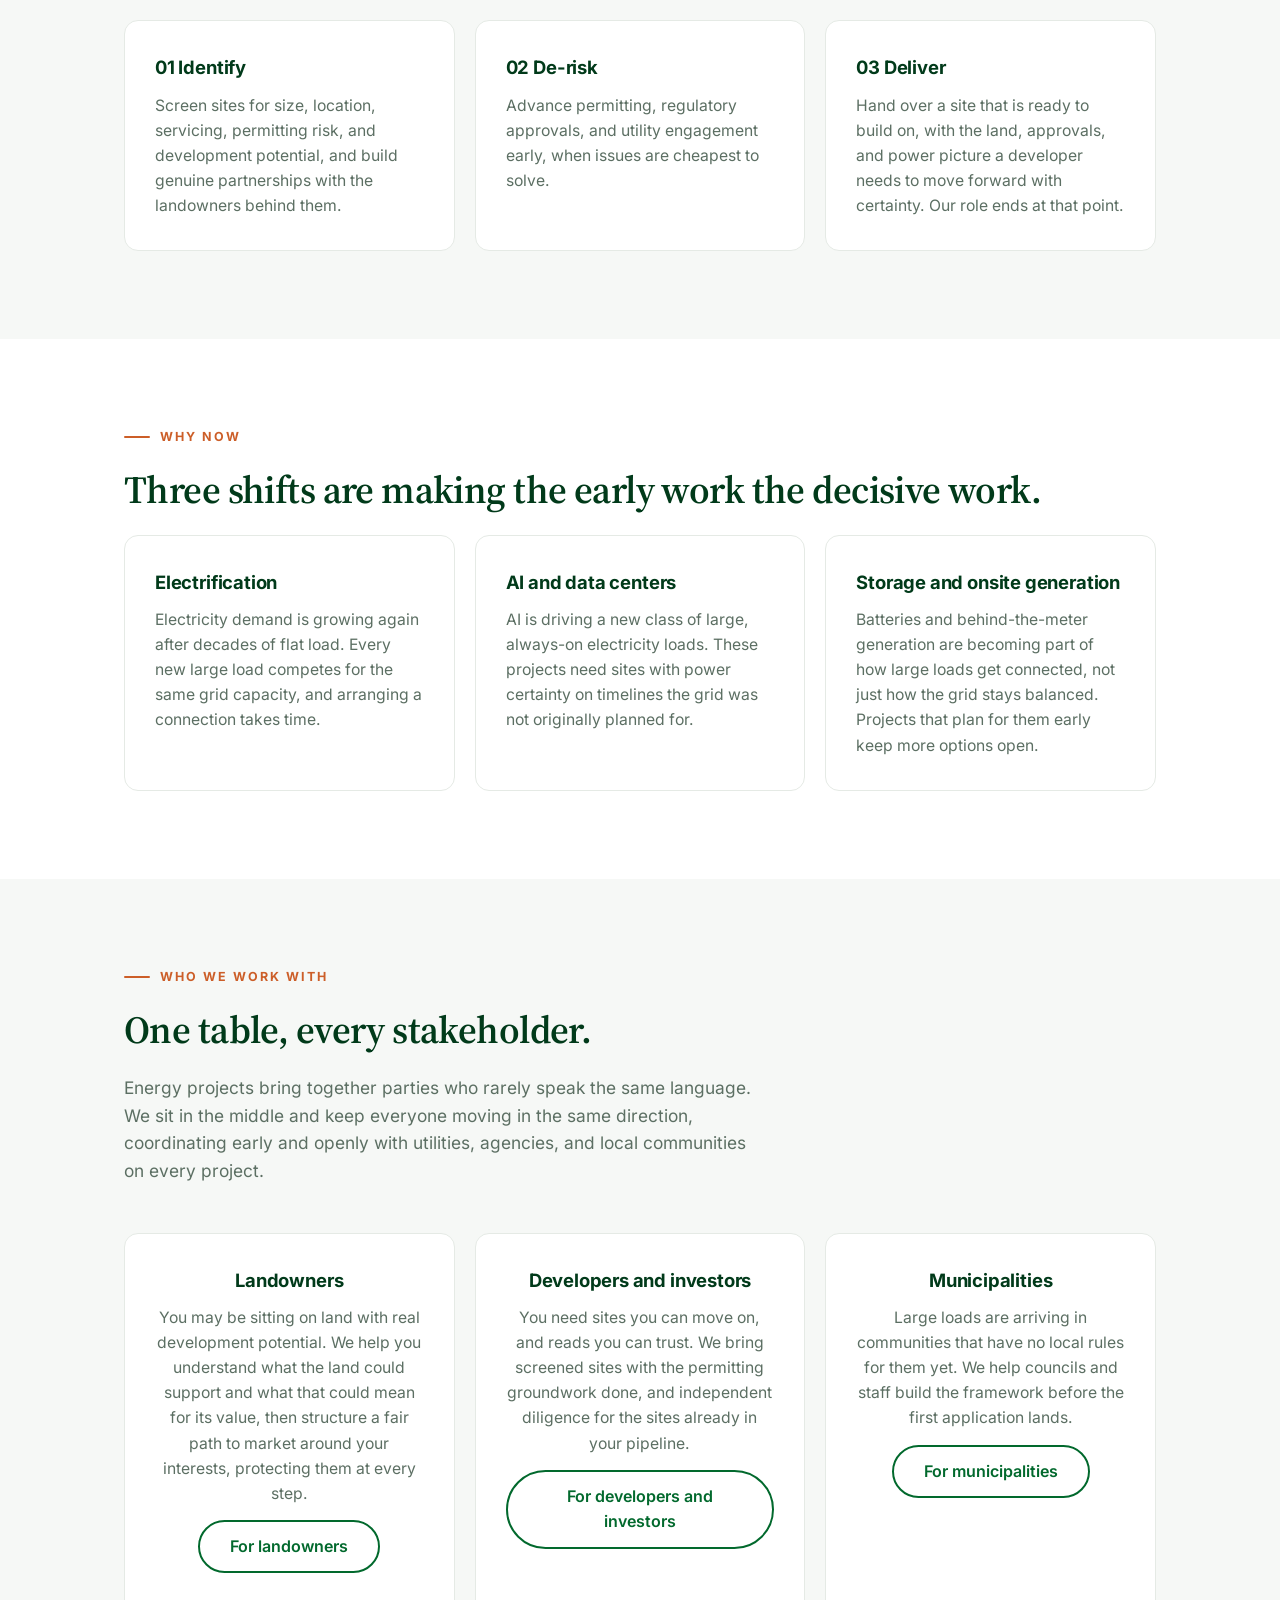
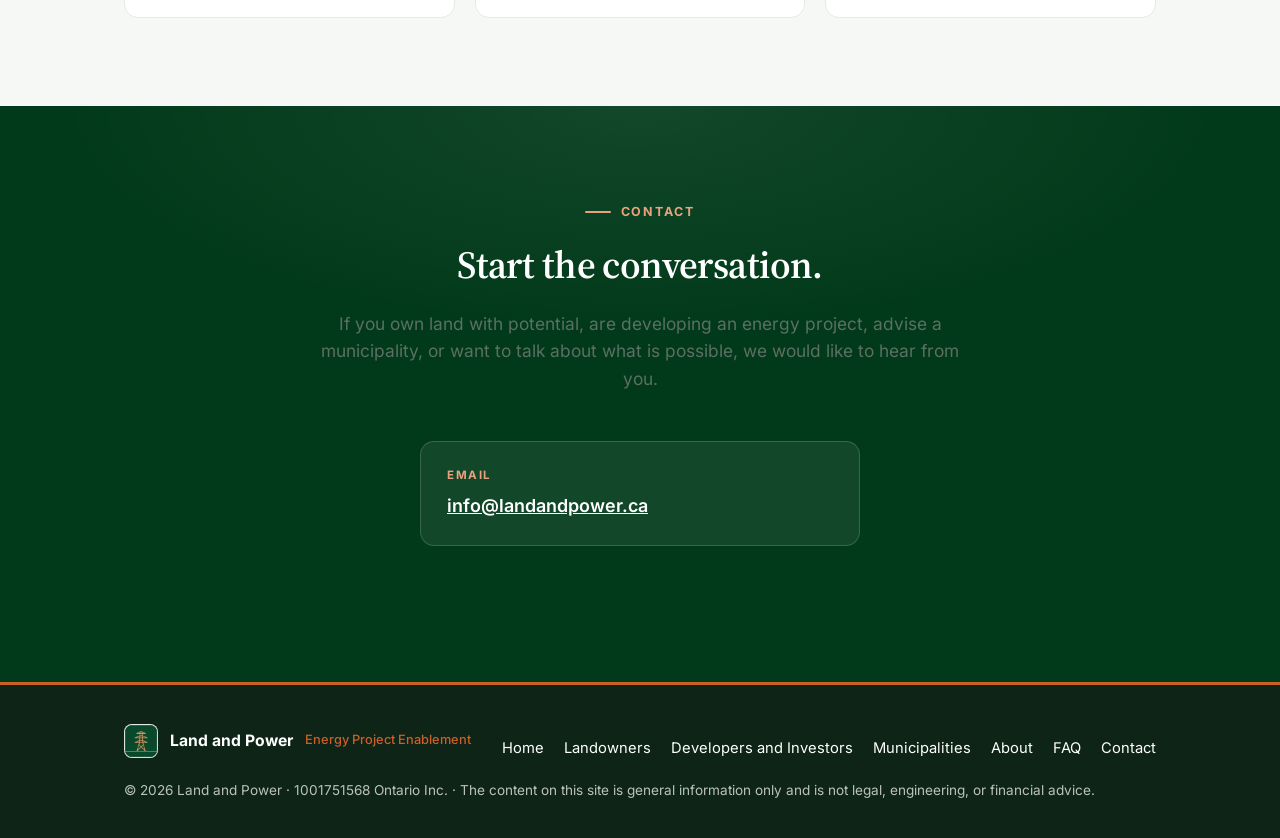
==== commit cc50a6c4: "Copy edits (Dave 2026-11-02): hero lede two sentences with 'parcels of land'; What-we-do intro de-ca" ====
--- a/index.html
+++ b/index.html
@@ -35,7 +35,7 @@
 </div>
 <div class="hero-text">
 <h1>We make energy projects buildable.</h1>
-<p class="lede">Land and Power prepares land for energy project development by working with landowners, navigating permitting and approvals, and coordinating early with utilities on power and servicing, so projects can move forward with confidence.</p>
+<p class="lede">Land and Power prepares parcels of land for energy project development. We work with landowners, navigate permitting and approvals, and coordinate early with utilities on power and servicing, so projects can move forward with confidence.</p>
 <div class="hero-actions"><a href="contact.html" class="btn btn-primary">Get in touch</a>
 <a href="#what-we-do" class="btn btn-outline">What we do</a></div>
 </div>
@@ -44,7 +44,7 @@
 <section id="what-we-do" class="section"><div class="container">
 <p class="kicker">What we do</p>
 <h2>The groundwork behind every energy project.</h2>
-<p class="section-intro">Before construction begins, a project needs its land secured, its permits advanced, and its power arranged. That early, complex work is what we do. It is also the groundwork for national priorities like sovereign AI: the infrastructure Canadian companies need to compete globally, built here at home.</p>
+<p class="section-intro">Before construction begins, a project needs land secured, permits advanced, and power arranged. Land and Power carries out that early work. It is also the groundwork for national priorities like sovereign AI: the infrastructure Canadian companies need to compete globally, built here at home.</p>
 <div class="cards">
 <div class="card"><h3>Site origination and land partnerships</h3>
 <p class="descriptor">Sites, Powered and Permitted</p>
--- a/styles.css
+++ b/styles.css
@@ -581,7 +581,8 @@
 .hero { text-align: left; }
 .hero-eyebrow { text-align: center; margin-bottom: 20px; }
 .hero-brand { text-align: center; margin-bottom: 44px; }
-#who .card { padding-bottom: 44px; }
+#who .card { padding-bottom: 44px; text-align: center; }
+#who .card p:last-child { margin-top: 14px; }
 .hero-logo { width: 168px; margin: 0 auto; padding: 0; background: none; border-radius: 0; box-shadow: none; }
 .hero-name { font-size: 1.55rem; margin: 20px 0 8px; }
 .hero-tagline { font-size: 0.82rem; letter-spacing: 0.28em; margin-bottom: 0; }
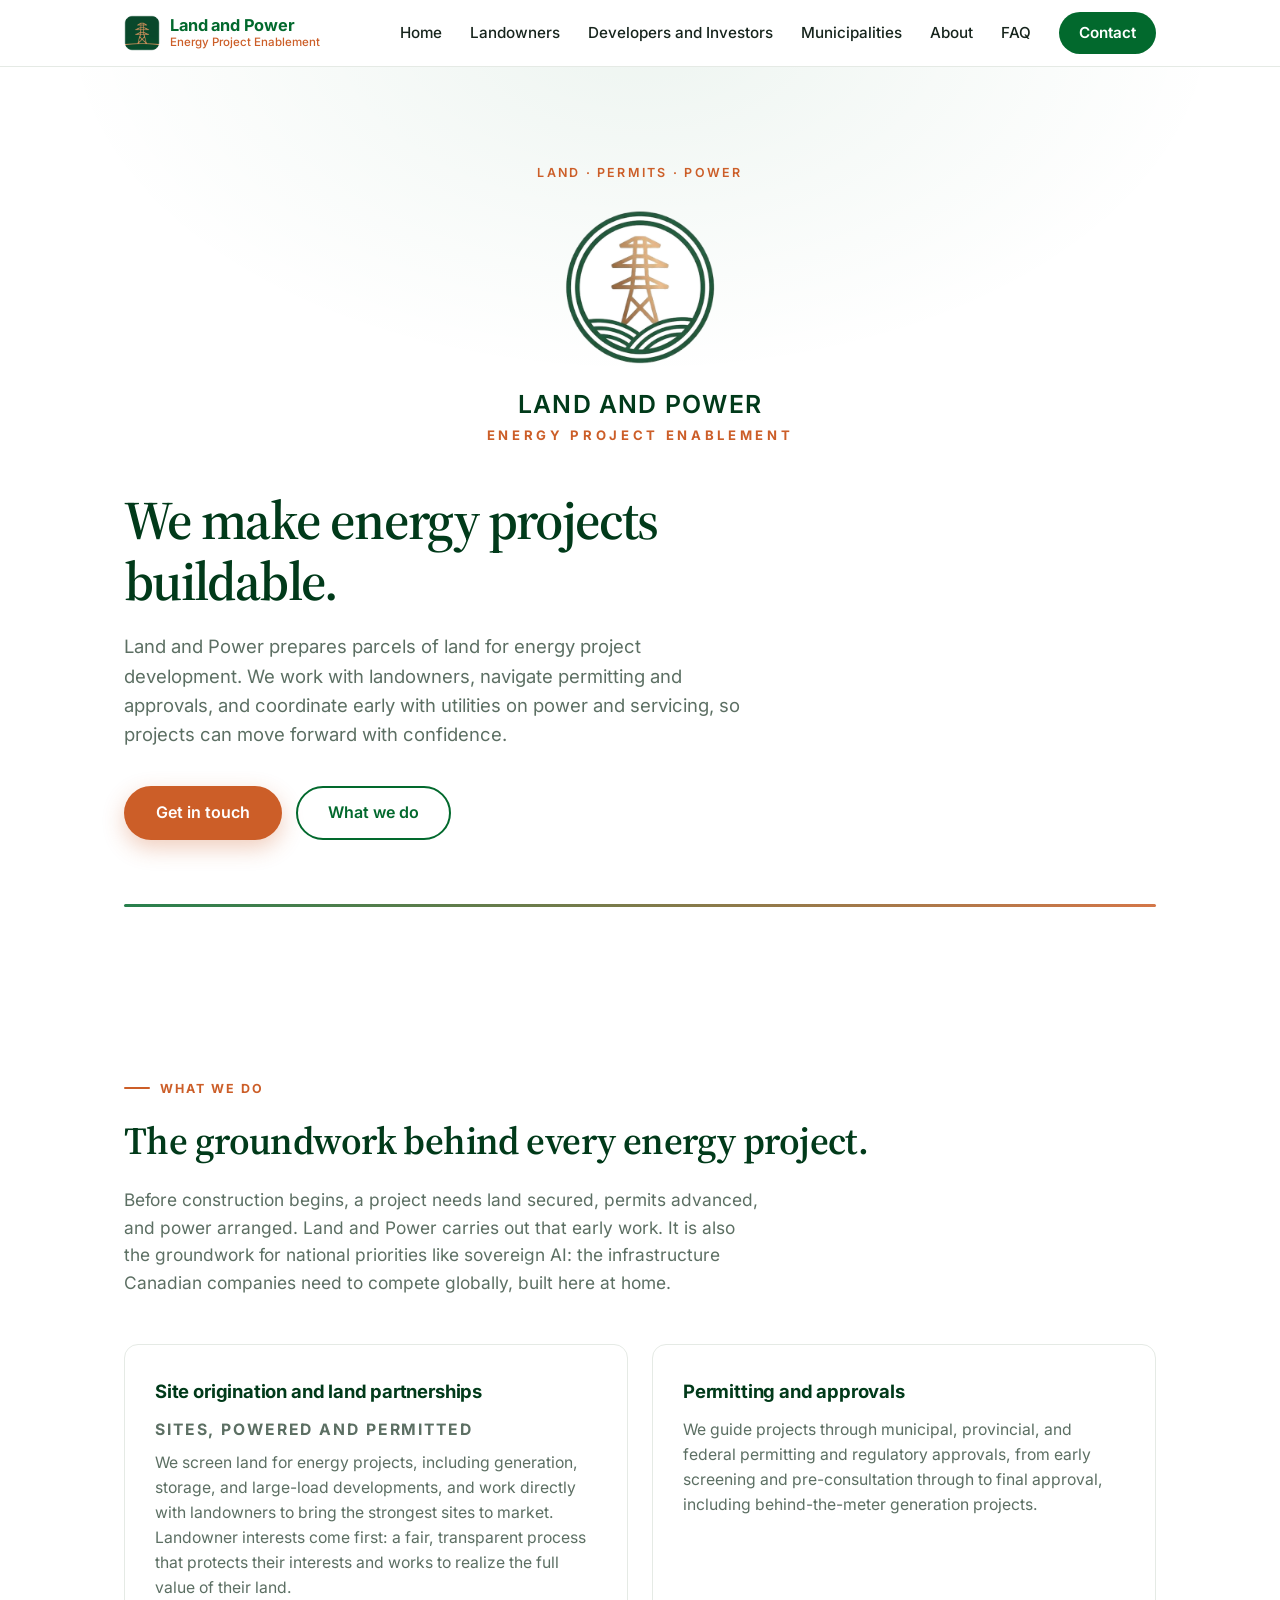
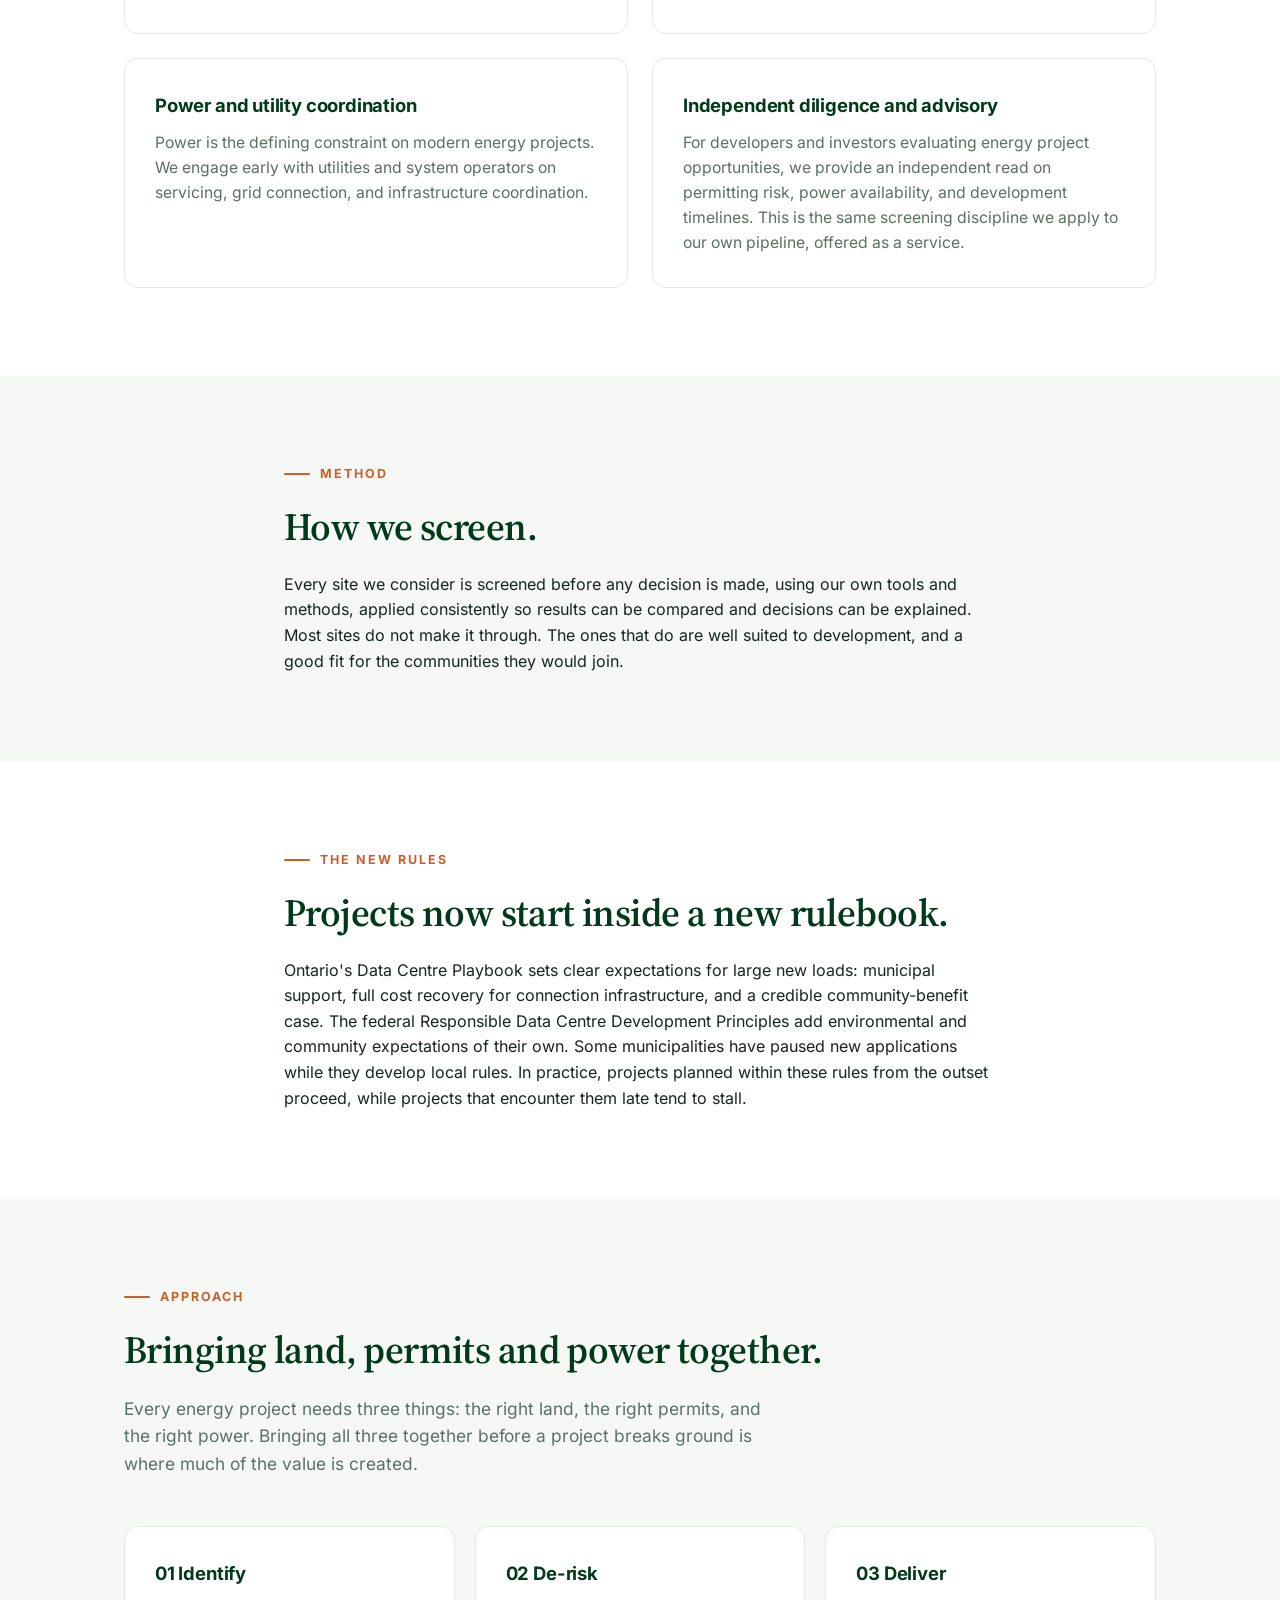
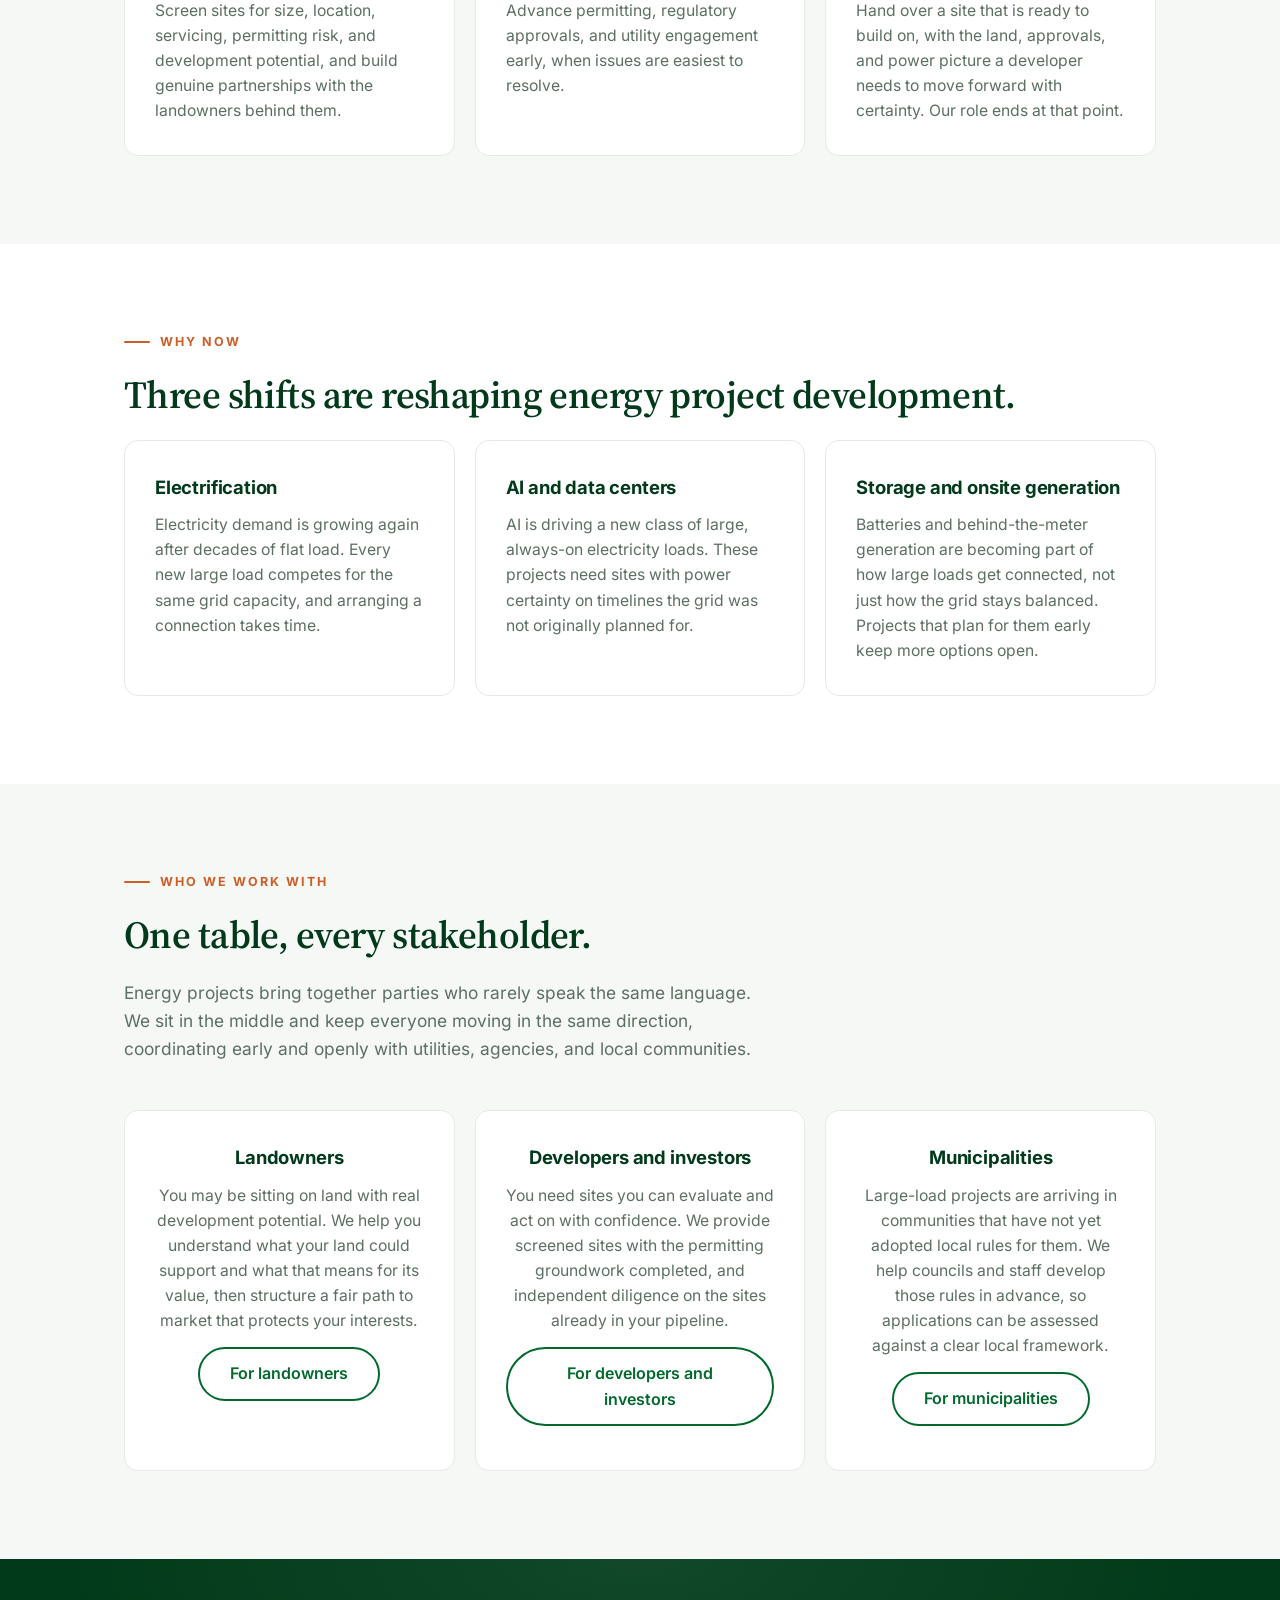
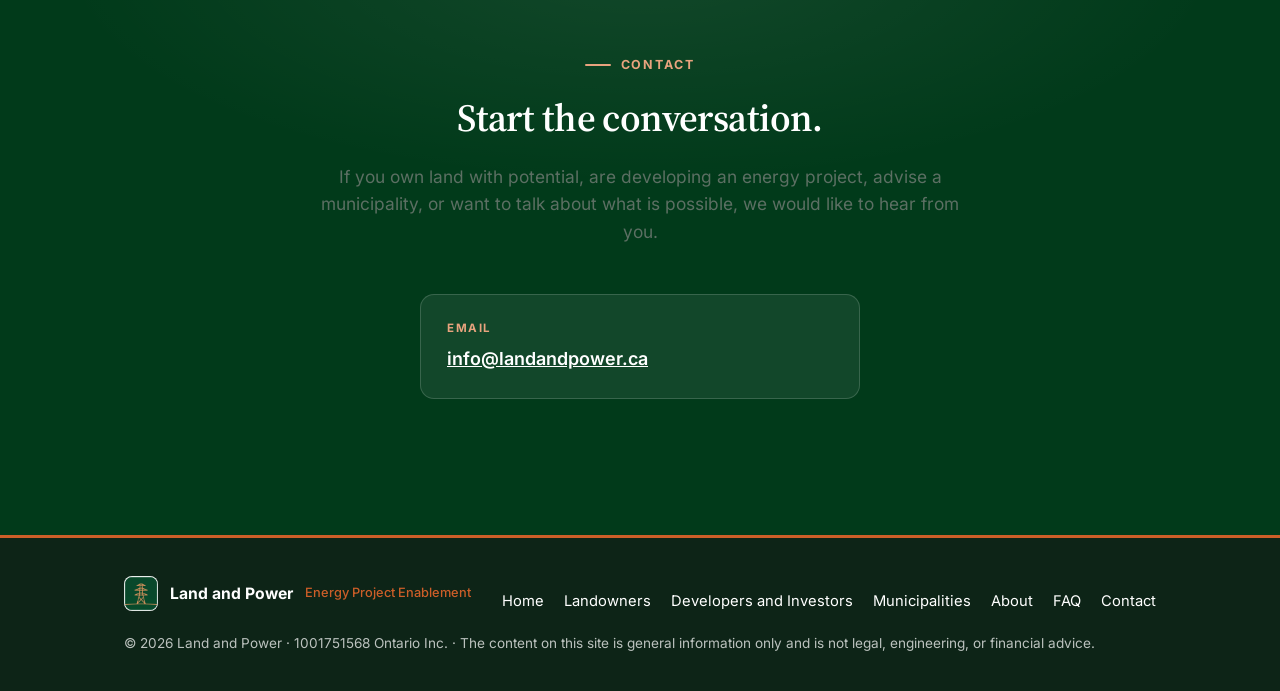
==== commit 05be7e4a: "Professional-register copy pass (Dave 2026-11-02): shortened How-we-screen, named-instrument rules s" ====
--- a/index.html
+++ b/index.html
@@ -60,29 +60,28 @@
 <section id="method" class="section section-alt"><div class="container container-narrow">
 <p class="kicker">Method</p>
 <h2>How we screen.</h2>
-<p>Every site we consider goes through the same screening process before any decision is made. The process is gated, which means a site has to meet the standard at each stage before it can move to the next. We use our own screening tools and analytical methods, applied the same way every time, so that results can be compared and decisions can be explained.</p>
-<p>The purpose is to make sure the sites that go forward are strong sites, and a good fit for the communities they would join. Most sites do not get through the process, and that is what the process is for.</p>
+<p>Every site we consider is screened before any decision is made, using our own tools and methods, applied consistently so results can be compared and decisions can be explained. Most sites do not make it through. The ones that do are well suited to development, and a good fit for the communities they would join.</p>
 </div></section>
 
 <section id="rules" class="section"><div class="container container-narrow">
 <p class="kicker">The new rules</p>
 <h2>Projects now start inside a new rulebook.</h2>
-<p>Ontario has set clear expectations for large new loads: municipal support, full cost recovery for connection infrastructure, and a credible community-benefit case. Federal principles add environmental and community expectations of their own. Some municipalities have paused new applications while they write local rules. Projects that start inside the rules move. Projects that discover the rules late stop.</p>
+<p>Ontario's Data Centre Playbook sets clear expectations for large new loads: municipal support, full cost recovery for connection infrastructure, and a credible community-benefit case. The federal Responsible Data Centre Development Principles add environmental and community expectations of their own. Some municipalities have paused new applications while they develop local rules. In practice, projects planned within these rules from the outset proceed, while projects that encounter them late tend to stall.</p>
 </div></section>
 
 <section id="approach" class="section section-alt"><div class="container">
 <p class="kicker">Approach</p>
 <h2>Bringing land, permits and power together.</h2>
-<p class="section-intro">Every energy project needs three things: the right land, the right permits, and the right power. We bring all three together before a project ever breaks ground.</p>
+<p class="section-intro">Every energy project needs three things: the right land, the right permits, and the right power. Bringing all three together before a project breaks ground is where much of the value is created.</p>
 <div class="trio">
 <div class="card"><h3>01 Identify</h3><p>Screen sites for size, location, servicing, permitting risk, and development potential, and build genuine partnerships with the landowners behind them.</p></div>
-<div class="card"><h3>02 De-risk</h3><p>Advance permitting, regulatory approvals, and utility engagement early, when issues are cheapest to solve.</p></div>
+<div class="card"><h3>02 De-risk</h3><p>Advance permitting, regulatory approvals, and utility engagement early, when issues are easiest to resolve.</p></div>
 <div class="card"><h3>03 Deliver</h3><p>Hand over a site that is ready to build on, with the land, approvals, and power picture a developer needs to move forward with certainty. Our role ends at that point.</p></div>
 </div></div></section>
 
 <section id="why-now" class="section"><div class="container">
 <p class="kicker">Why now</p>
-<h2>Three shifts are making the early work the decisive work.</h2>
+<h2>Three shifts are reshaping energy project development.</h2>
 <div class="trio">
 <div class="card"><h3>Electrification</h3><p>Electricity demand is growing again after decades of flat load. Every new large load competes for the same grid capacity, and arranging a connection takes time.</p></div>
 <div class="card"><h3>AI and data centers</h3><p>AI is driving a new class of large, always-on electricity loads. These projects need sites with power certainty on timelines the grid was not originally planned for.</p></div>
@@ -92,11 +91,11 @@
 <section id="who" class="section section-alt"><div class="container">
 <p class="kicker">Who we work with</p>
 <h2>One table, every stakeholder.</h2>
-<p class="section-intro">Energy projects bring together parties who rarely speak the same language. We sit in the middle and keep everyone moving in the same direction, coordinating early and openly with utilities, agencies, and local communities on every project.</p>
+<p class="section-intro">Energy projects bring together parties who rarely speak the same language. We sit in the middle and keep everyone moving in the same direction, coordinating early and openly with utilities, agencies, and local communities.</p>
 <div class="trio">
-<div class="card"><h3>Landowners</h3><p>You may be sitting on land with real development potential. We help you understand what the land could support and what that could mean for its value, then structure a fair path to market around your interests, protecting them at every step.</p><p><a class="btn btn-outline" href="landowners.html">For landowners</a></p></div>
-<div class="card"><h3>Developers and investors</h3><p>You need sites you can move on, and reads you can trust. We bring screened sites with the permitting groundwork done, and independent diligence for the sites already in your pipeline.</p><p><a class="btn btn-outline" href="developers.html">For developers and investors</a></p></div>
-<div class="card"><h3>Municipalities</h3><p>Large loads are arriving in communities that have no local rules for them yet. We help councils and staff build the framework before the first application lands.</p><p><a class="btn btn-outline" href="municipalities.html">For municipalities</a></p></div>
+<div class="card"><h3>Landowners</h3><p>You may be sitting on land with real development potential. We help you understand what your land could support and what that means for its value, then structure a fair path to market that protects your interests.</p><p><a class="btn btn-outline" href="landowners.html">For landowners</a></p></div>
+<div class="card"><h3>Developers and investors</h3><p>You need sites you can evaluate and act on with confidence. We provide screened sites with the permitting groundwork completed, and independent diligence on the sites already in your pipeline.</p><p><a class="btn btn-outline" href="developers.html">For developers and investors</a></p></div>
+<div class="card"><h3>Municipalities</h3><p>Large-load projects are arriving in communities that have not yet adopted local rules for them. We help councils and staff develop those rules in advance, so applications can be assessed against a clear local framework.</p><p><a class="btn btn-outline" href="municipalities.html">For municipalities</a></p></div>
 </div>
 </div></section>
 <section class="section contact"><div class="container container-narrow">
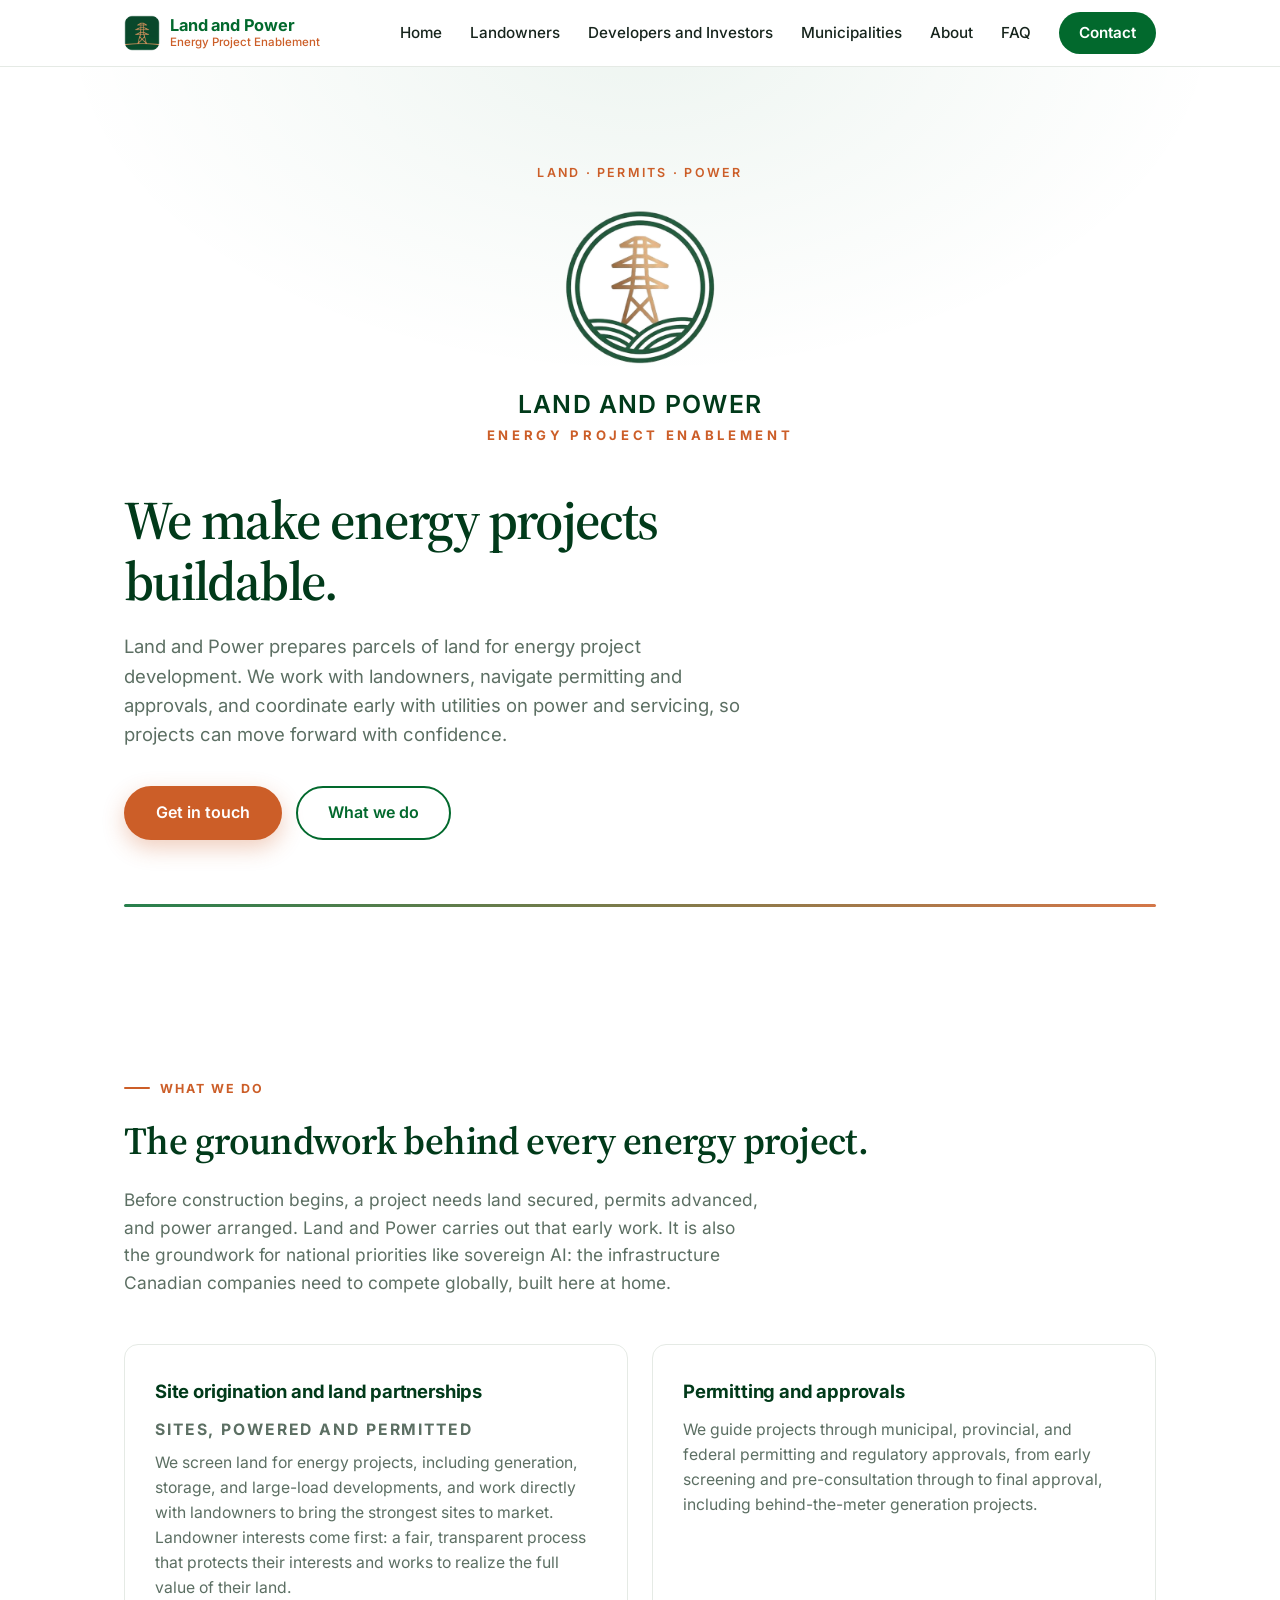
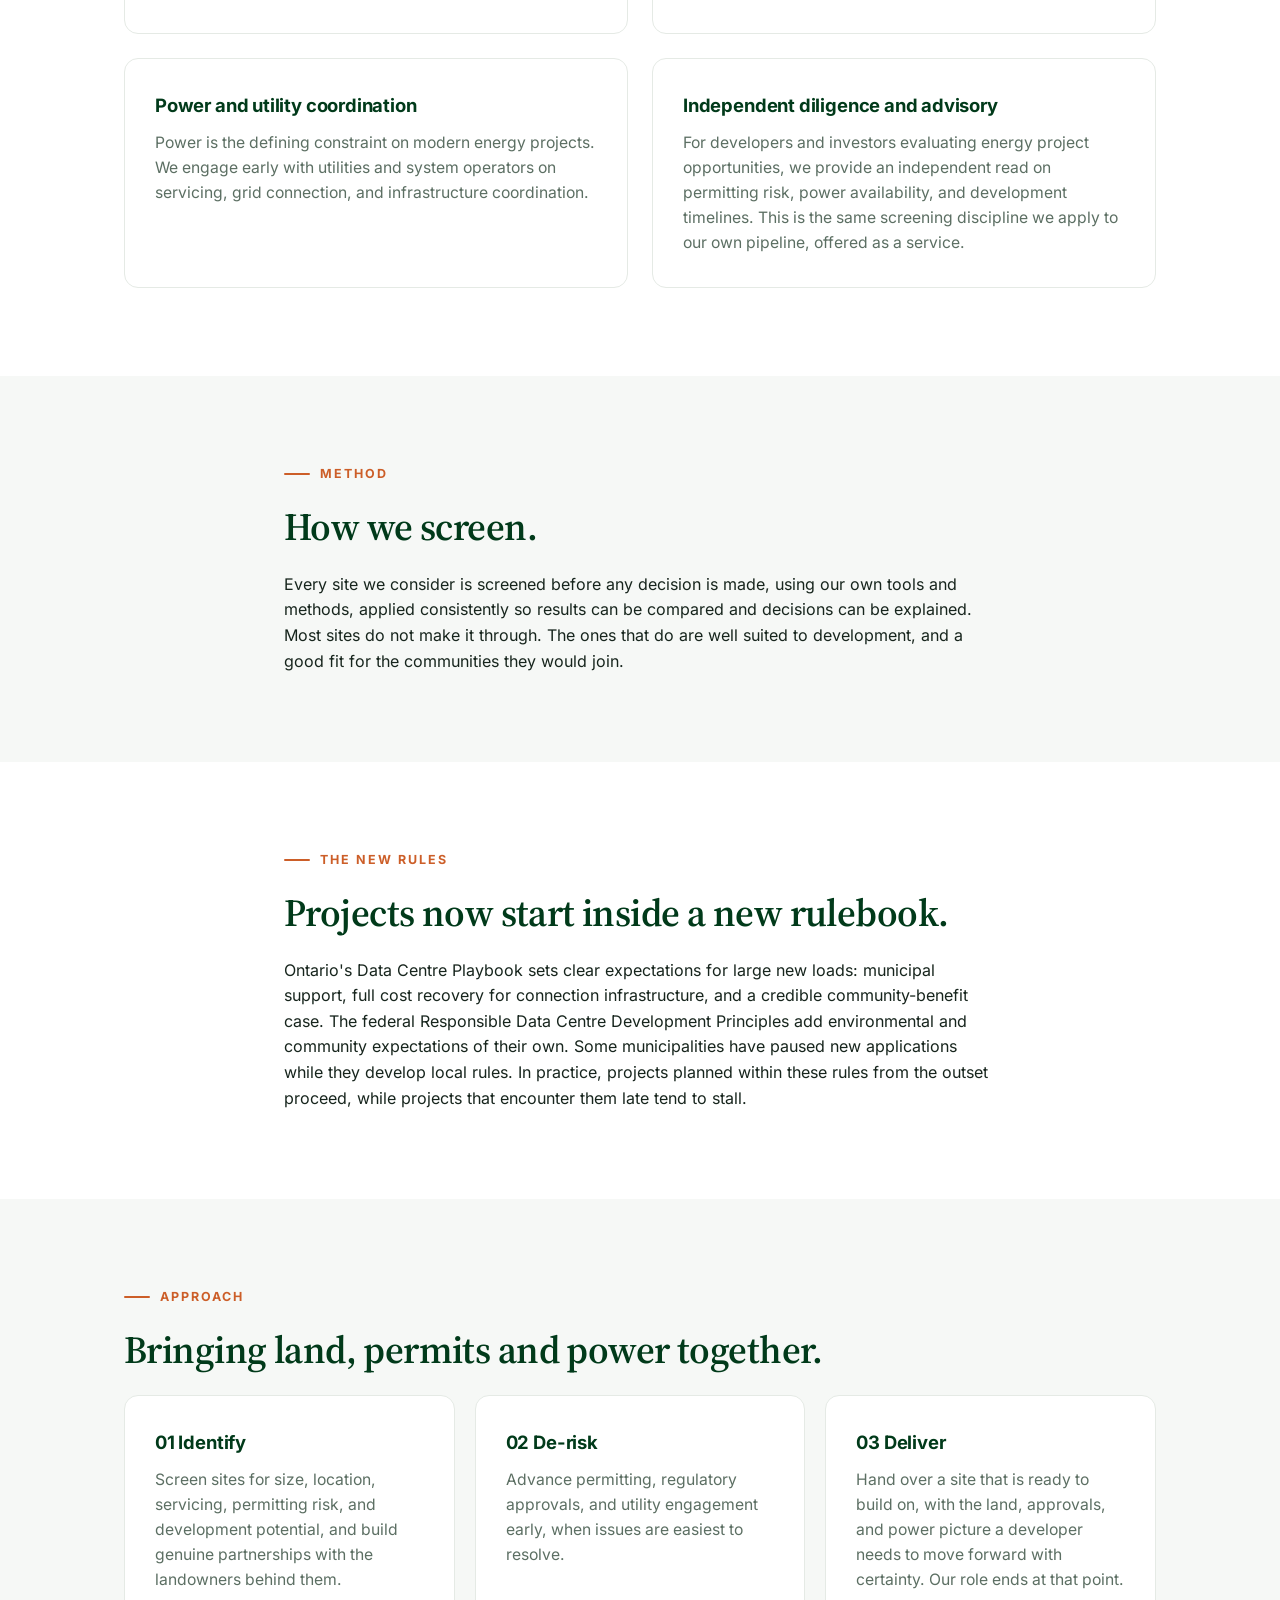
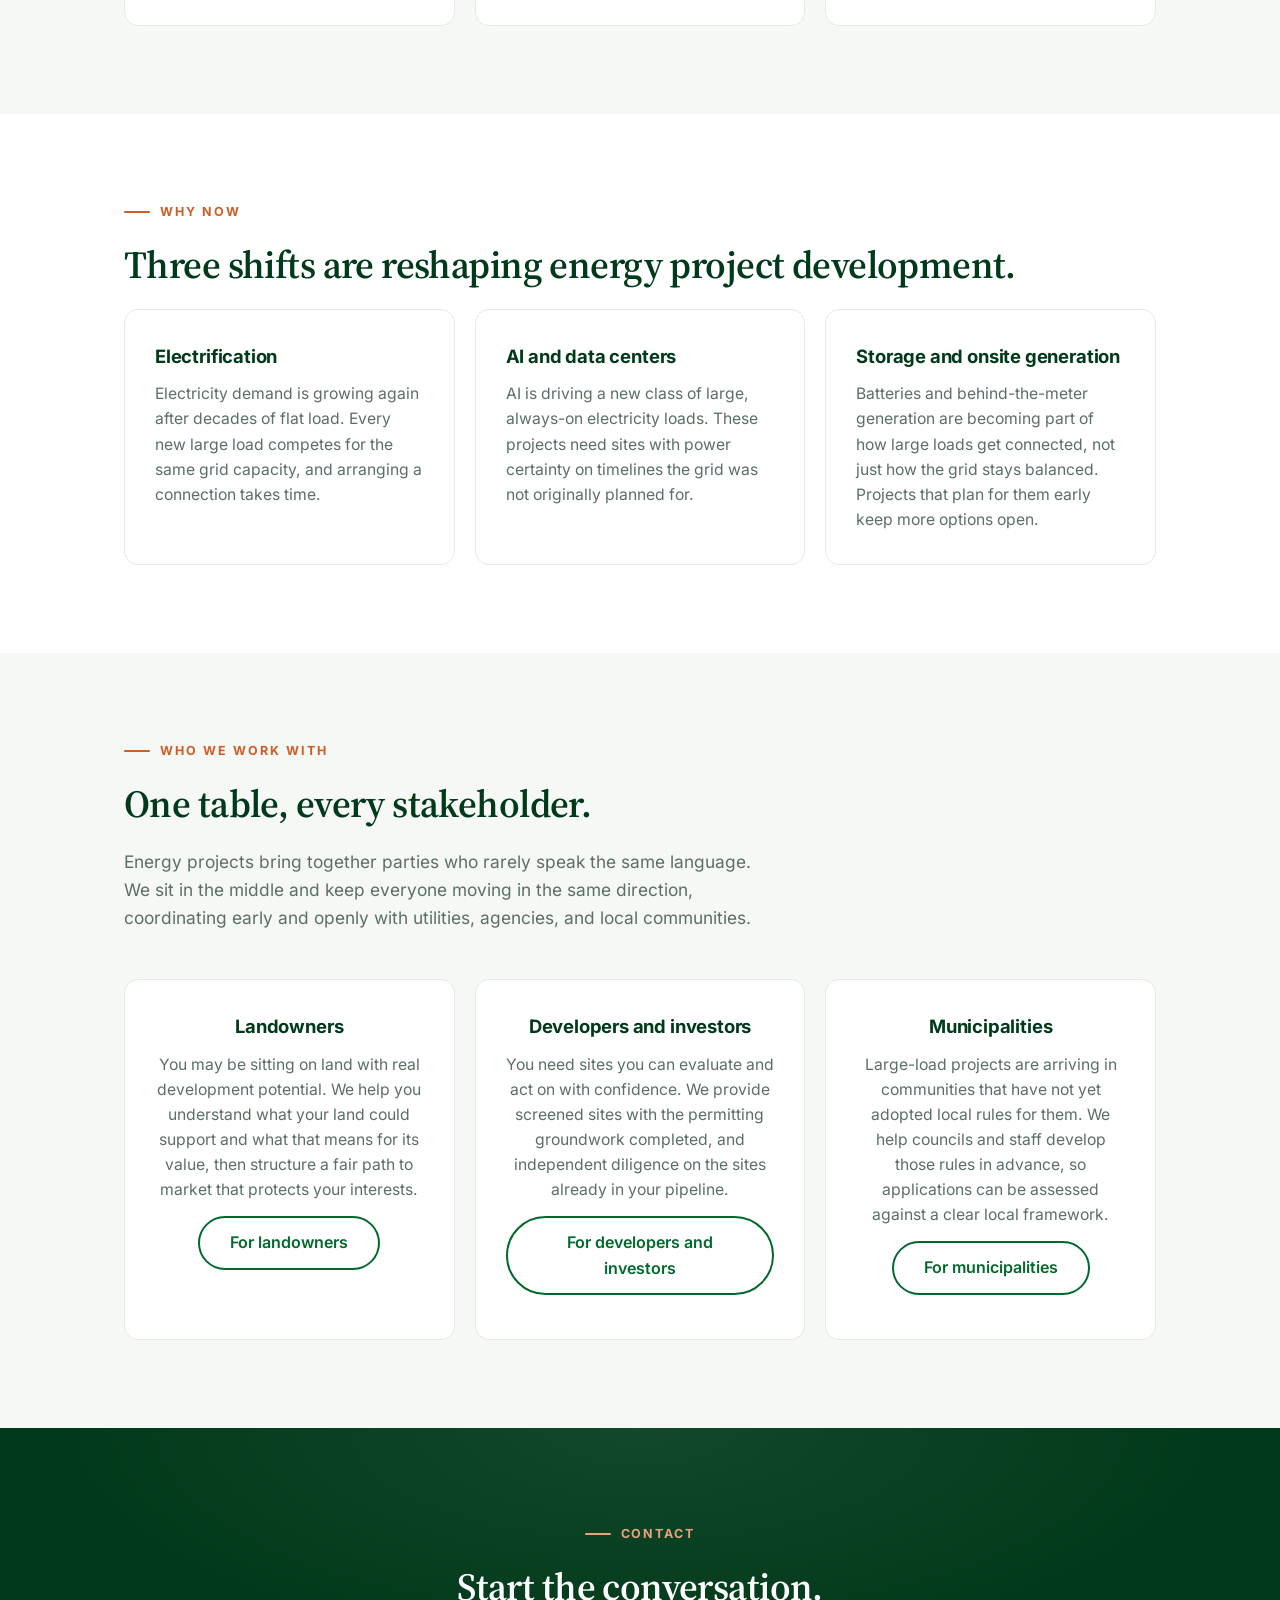
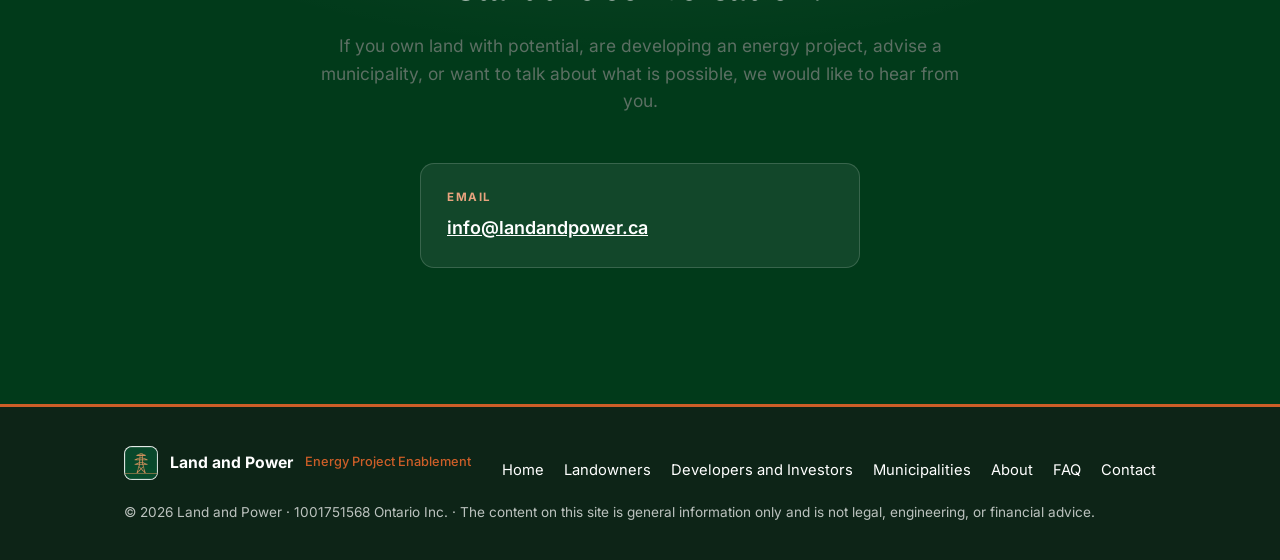
==== commit f4f933fe: "Timing card professional rewrite; Approach intro text removed (Dave 2026-11-02)" ====
--- a/index.html
+++ b/index.html
@@ -72,7 +72,6 @@
 <section id="approach" class="section section-alt"><div class="container">
 <p class="kicker">Approach</p>
 <h2>Bringing land, permits and power together.</h2>
-<p class="section-intro">Every energy project needs three things: the right land, the right permits, and the right power. Bringing all three together before a project breaks ground is where much of the value is created.</p>
 <div class="trio">
 <div class="card"><h3>01 Identify</h3><p>Screen sites for size, location, servicing, permitting risk, and development potential, and build genuine partnerships with the landowners behind them.</p></div>
 <div class="card"><h3>02 De-risk</h3><p>Advance permitting, regulatory approvals, and utility engagement early, when issues are easiest to resolve.</p></div>
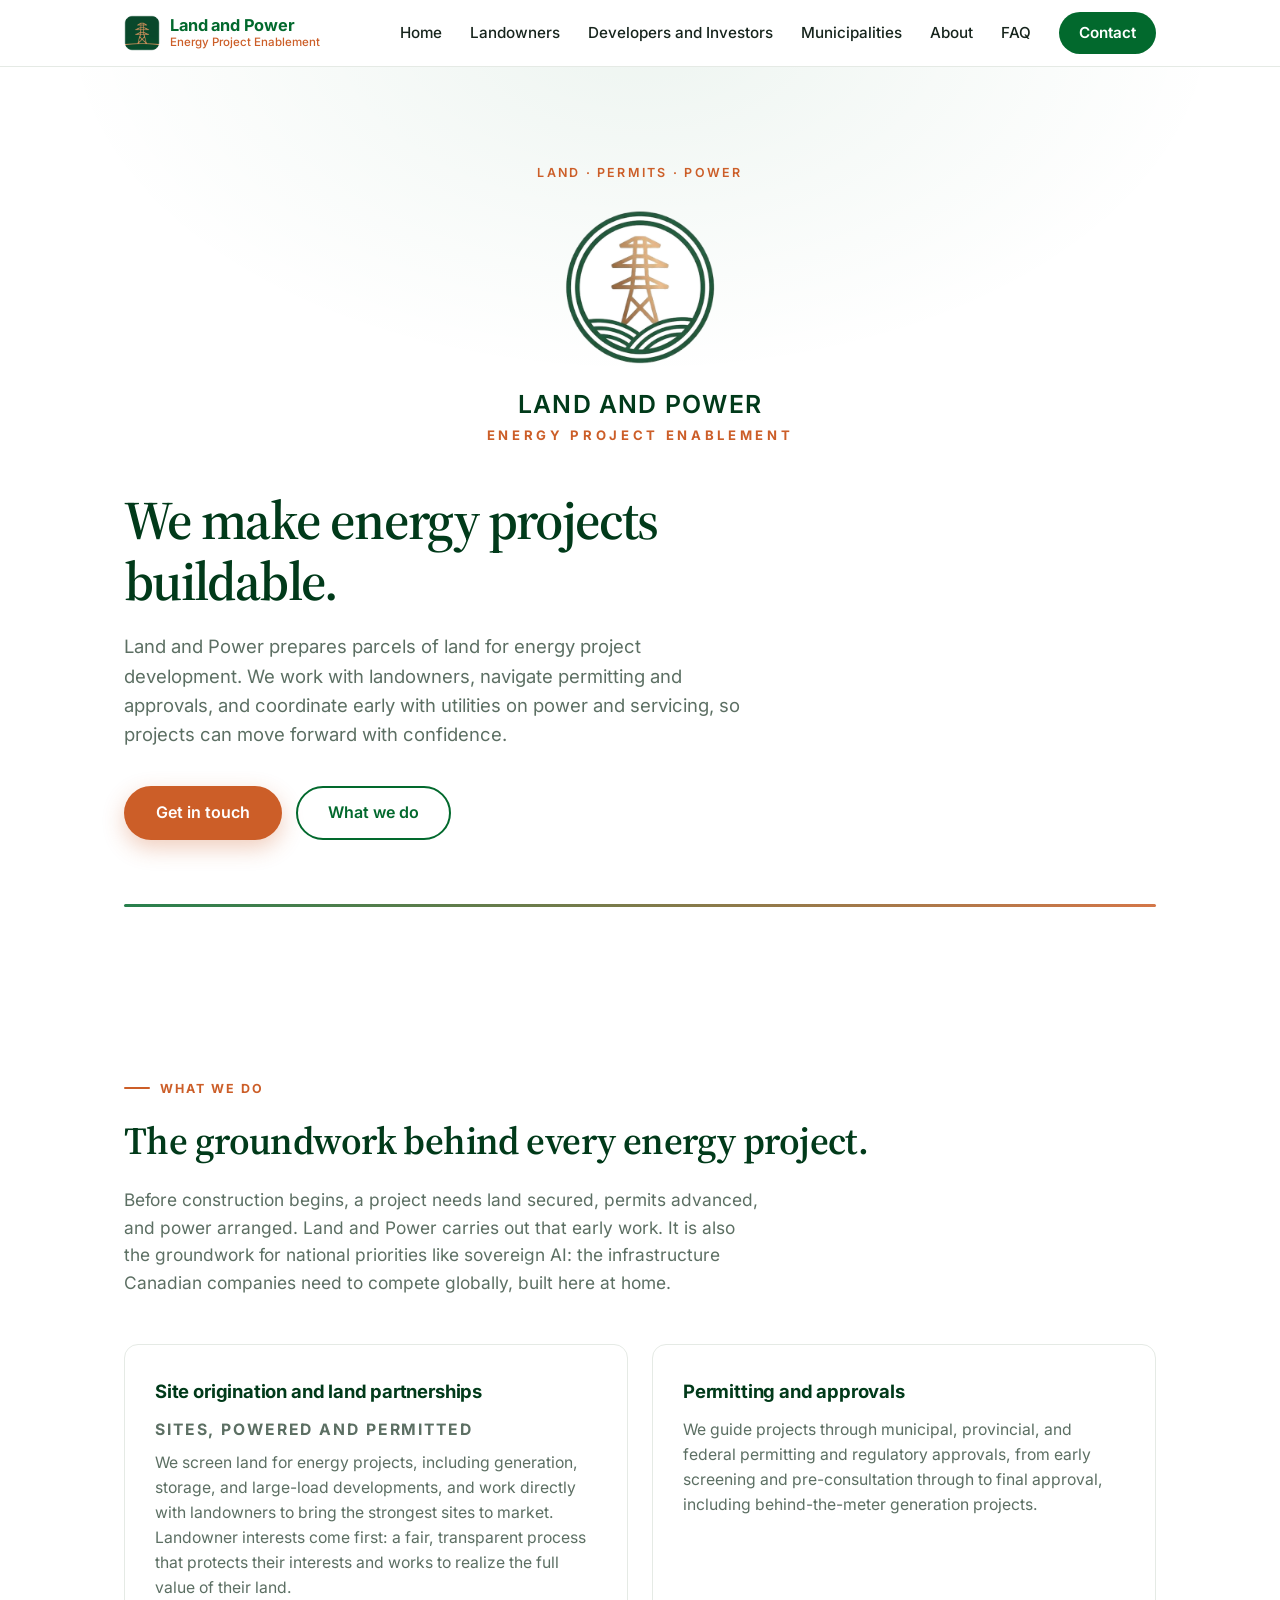
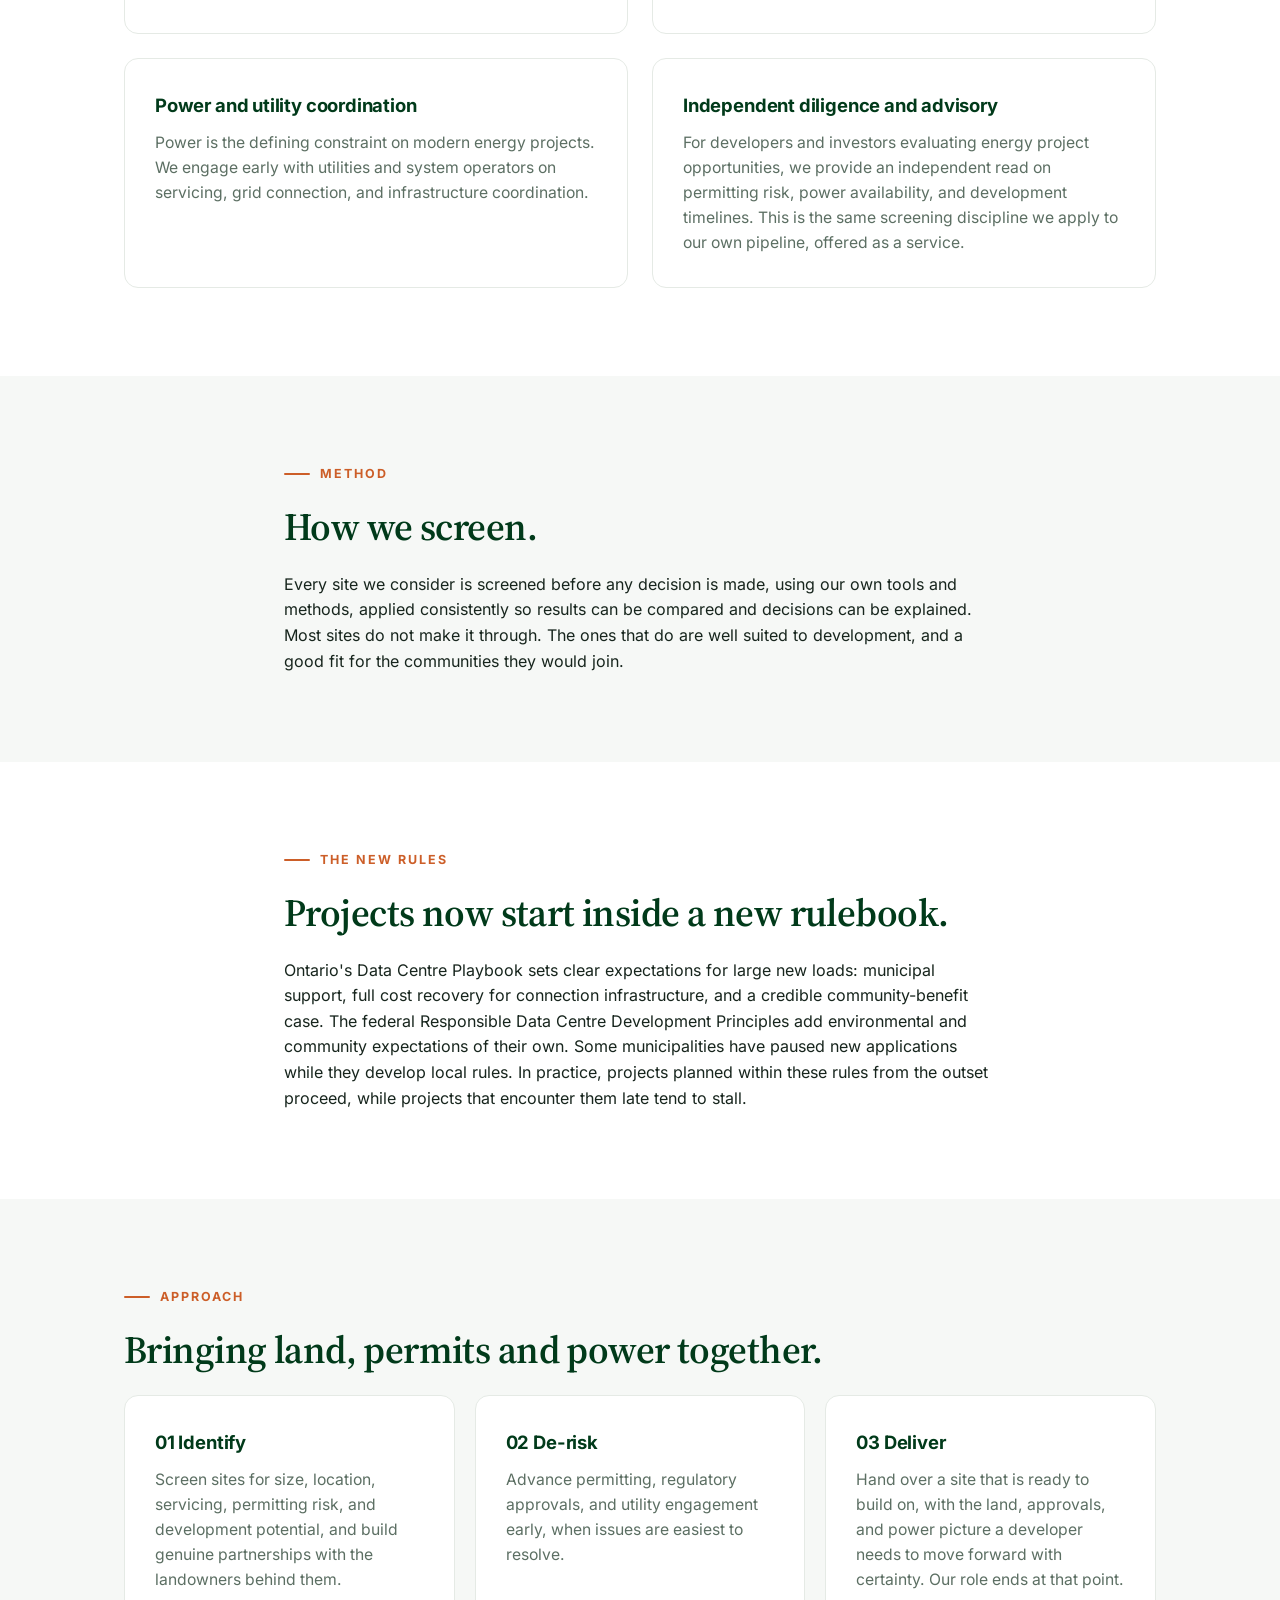
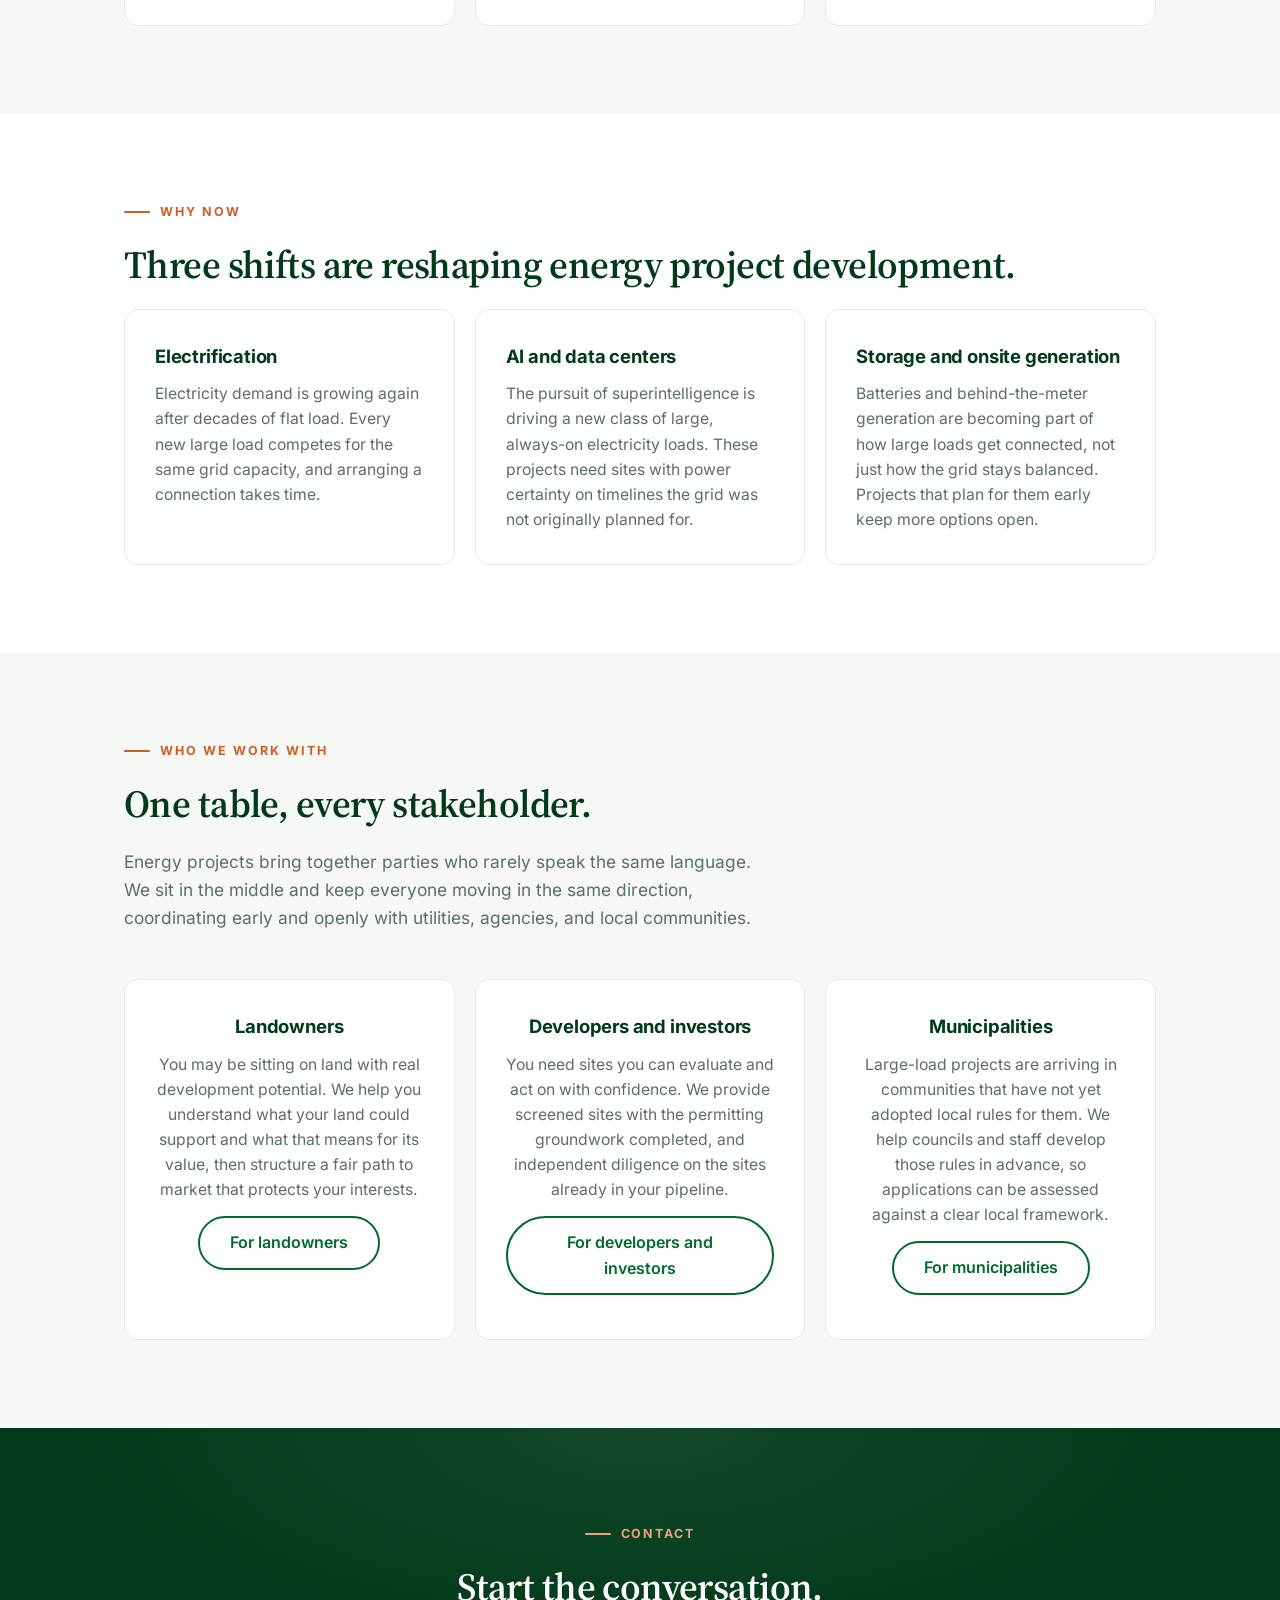
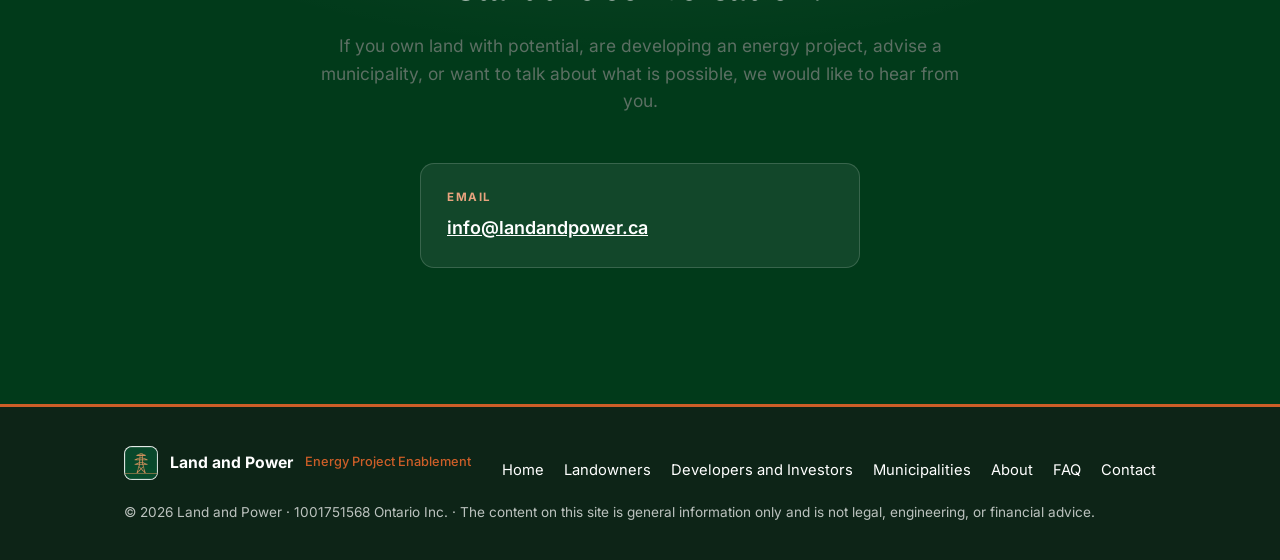
==== commit 2c2343e7: "Why-now AI card: superintelligence framing (Dave 2026-11-02)" ====
--- a/index.html
+++ b/index.html
@@ -83,7 +83,7 @@
 <h2>Three shifts are reshaping energy project development.</h2>
 <div class="trio">
 <div class="card"><h3>Electrification</h3><p>Electricity demand is growing again after decades of flat load. Every new large load competes for the same grid capacity, and arranging a connection takes time.</p></div>
-<div class="card"><h3>AI and data centers</h3><p>AI is driving a new class of large, always-on electricity loads. These projects need sites with power certainty on timelines the grid was not originally planned for.</p></div>
+<div class="card"><h3>AI and data centers</h3><p>The pursuit of superintelligence is driving a new class of large, always-on electricity loads. These projects need sites with power certainty on timelines the grid was not originally planned for.</p></div>
 <div class="card"><h3>Storage and onsite generation</h3><p>Batteries and behind-the-meter generation are becoming part of how large loads get connected, not just how the grid stays balanced. Projects that plan for them early keep more options open.</p></div>
 </div></div></section>
 
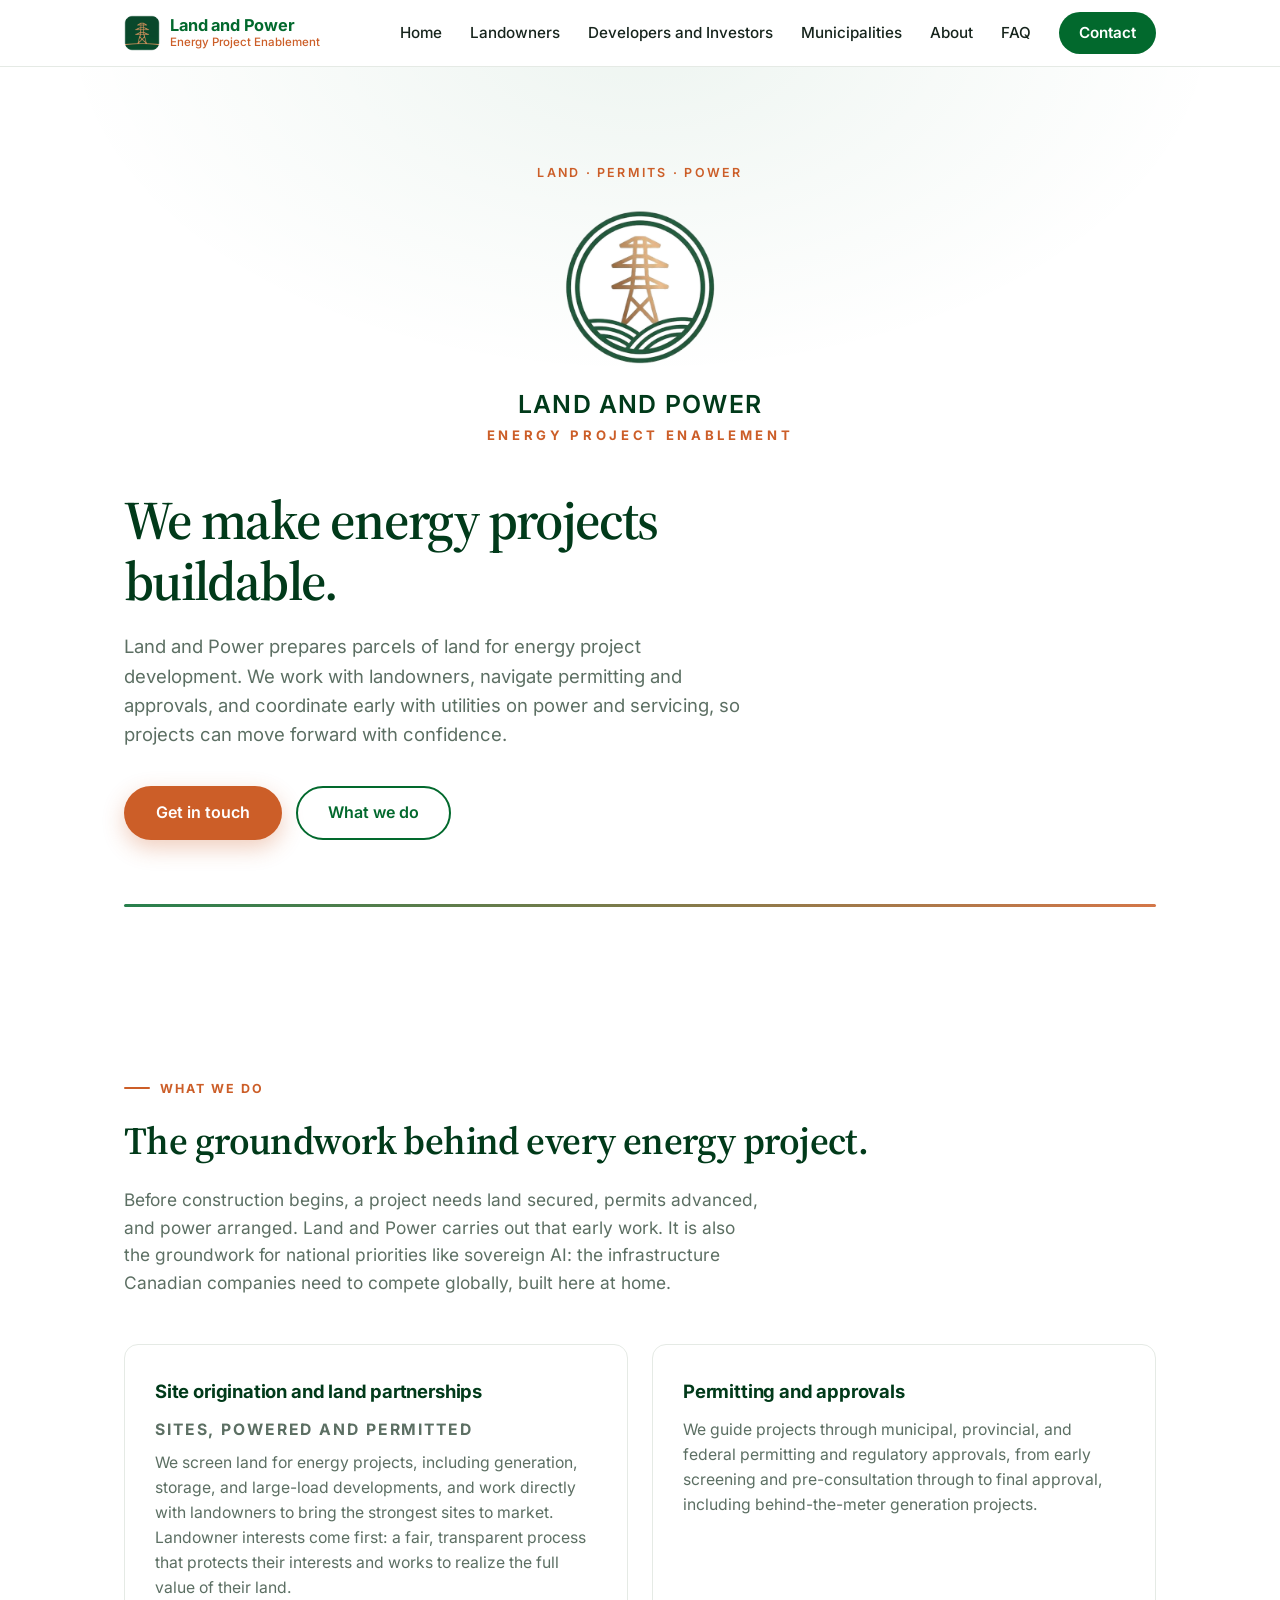
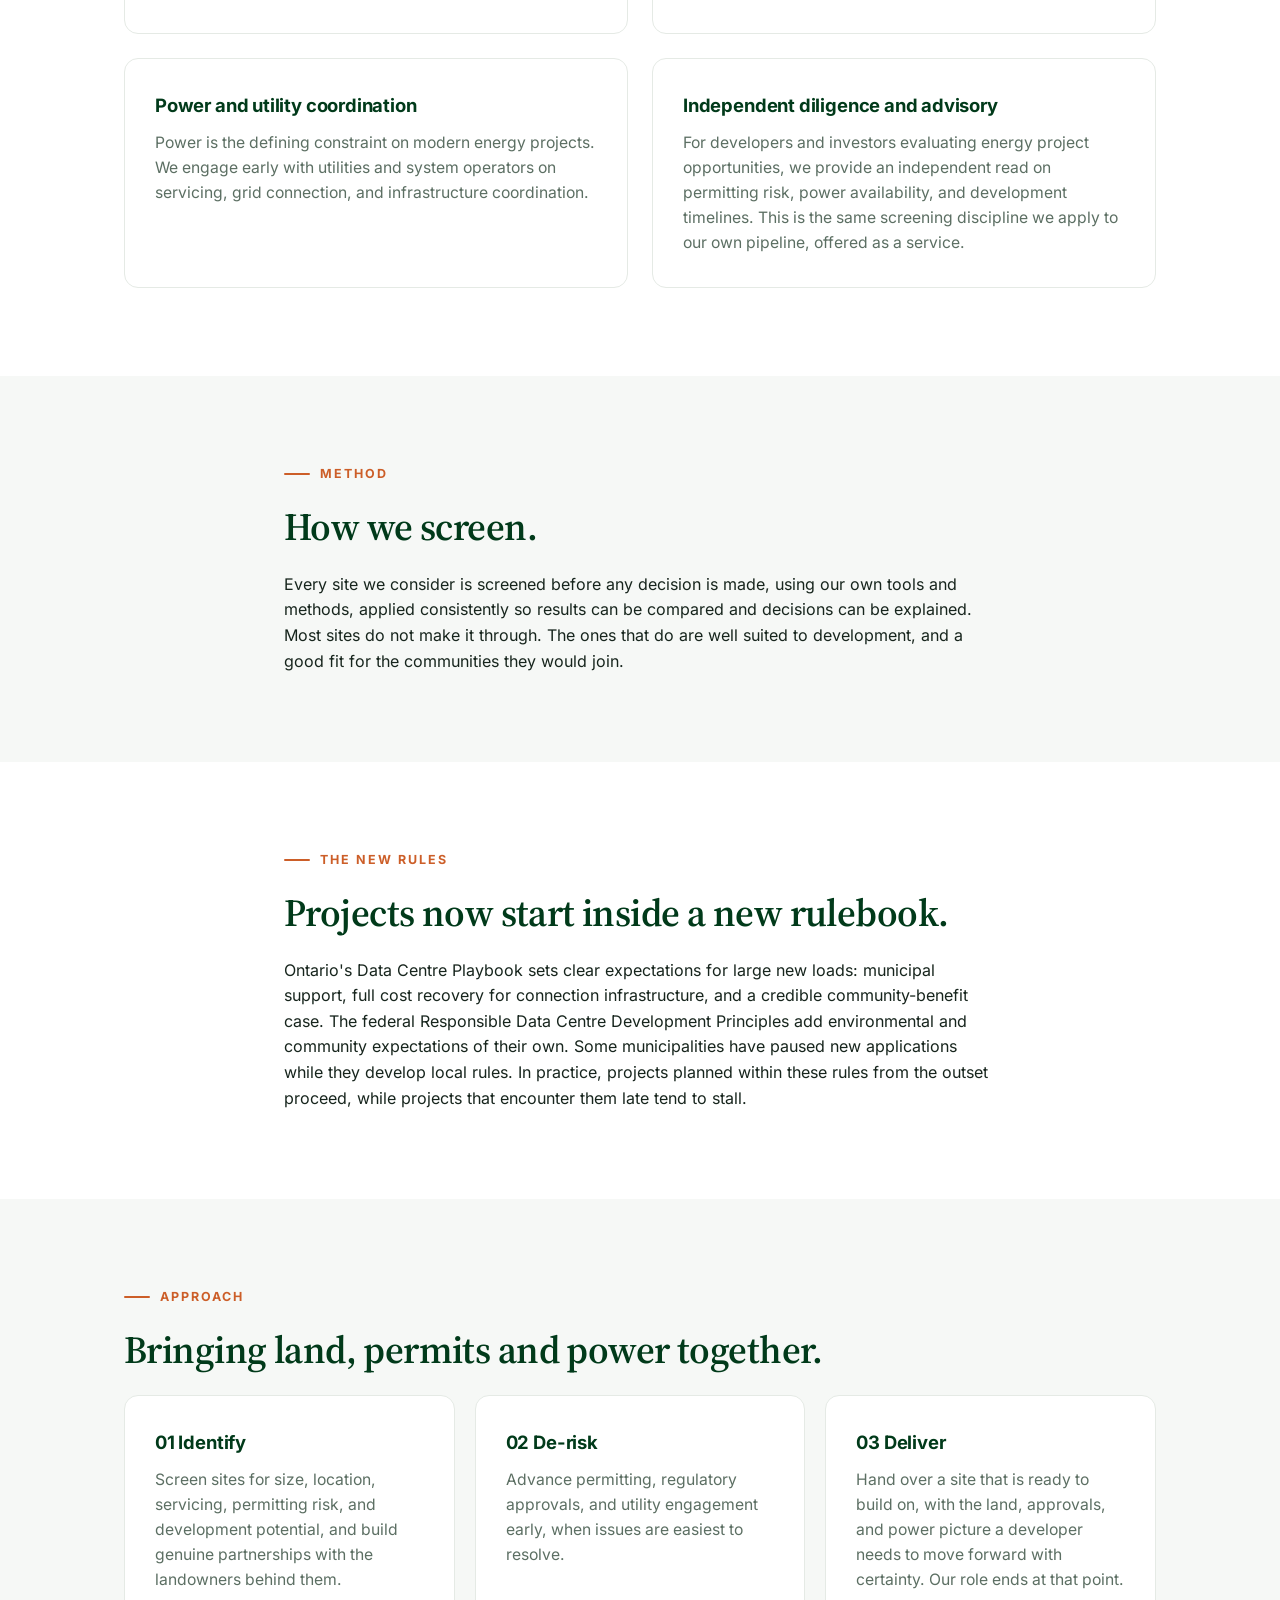
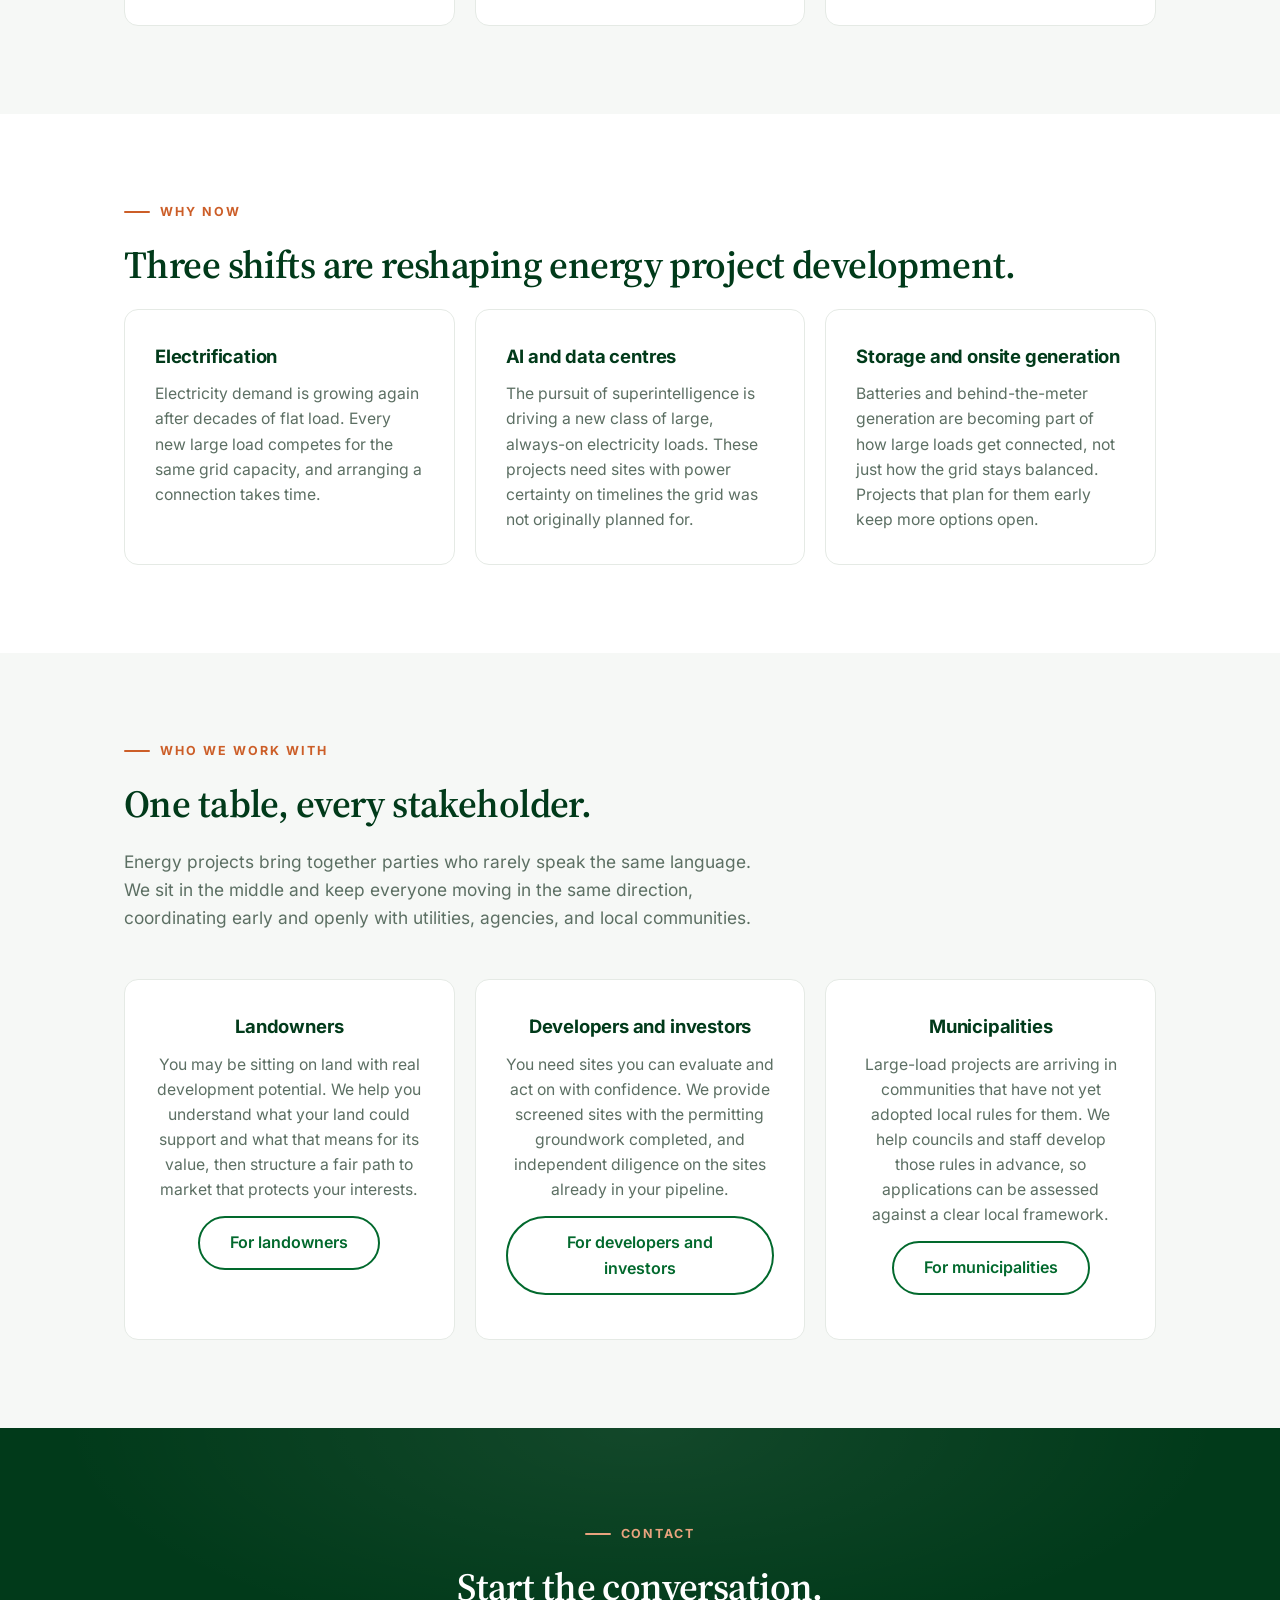
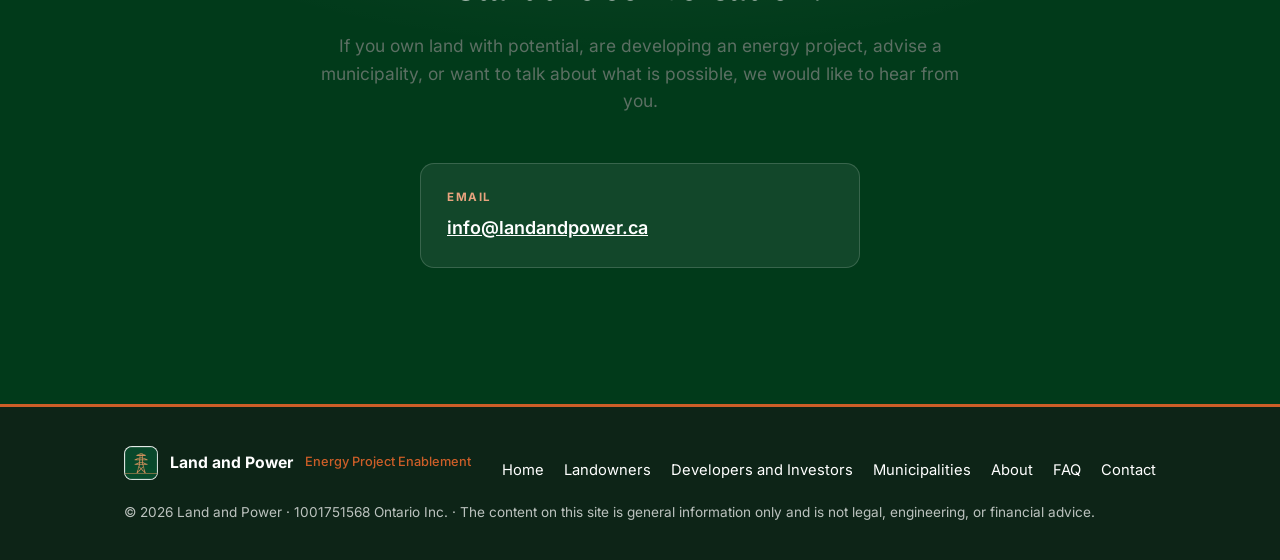
==== commit cfc72def: "Canadian spelling: data centres throughout (Dave 2026-11-02)" ====
--- a/index.html
+++ b/index.html
@@ -83,7 +83,7 @@
 <h2>Three shifts are reshaping energy project development.</h2>
 <div class="trio">
 <div class="card"><h3>Electrification</h3><p>Electricity demand is growing again after decades of flat load. Every new large load competes for the same grid capacity, and arranging a connection takes time.</p></div>
-<div class="card"><h3>AI and data centers</h3><p>The pursuit of superintelligence is driving a new class of large, always-on electricity loads. These projects need sites with power certainty on timelines the grid was not originally planned for.</p></div>
+<div class="card"><h3>AI and data centres</h3><p>The pursuit of superintelligence is driving a new class of large, always-on electricity loads. These projects need sites with power certainty on timelines the grid was not originally planned for.</p></div>
 <div class="card"><h3>Storage and onsite generation</h3><p>Batteries and behind-the-meter generation are becoming part of how large loads get connected, not just how the grid stays balanced. Projects that plan for them early keep more options open.</p></div>
 </div></div></section>
 
